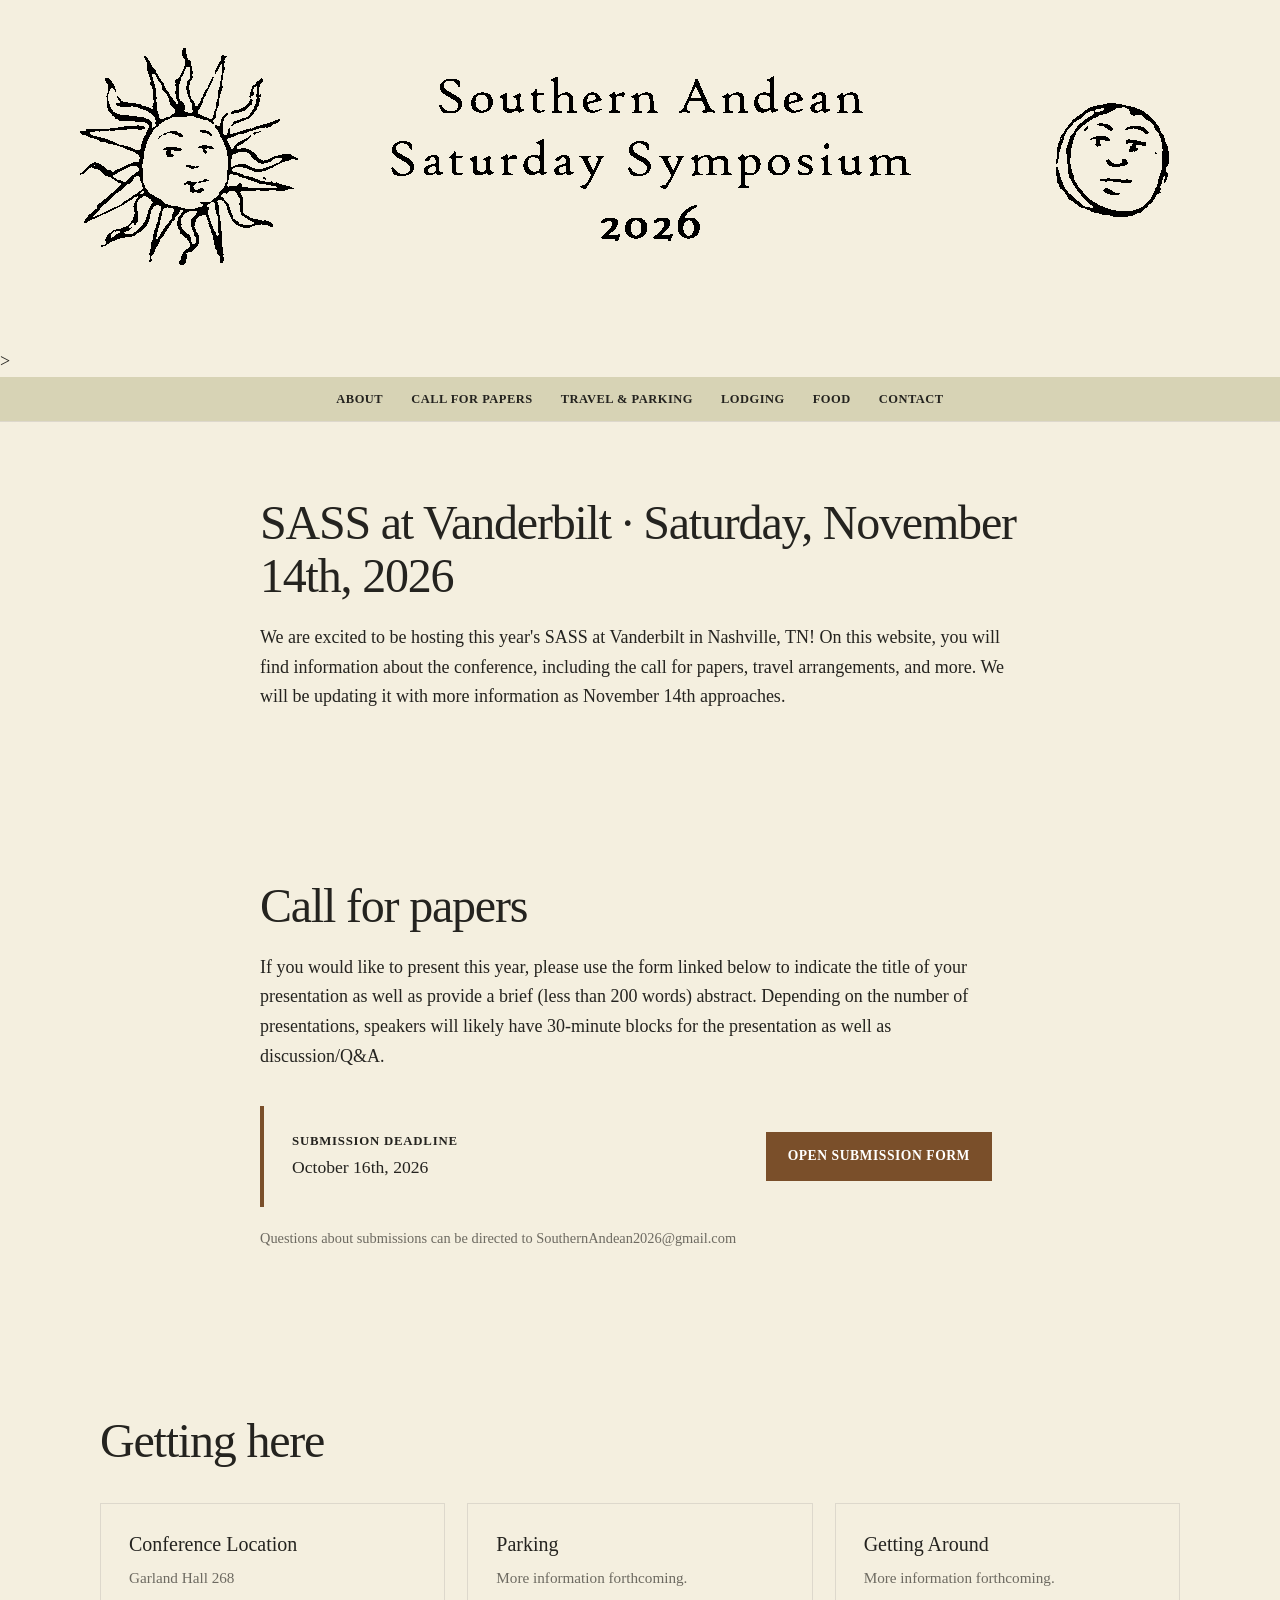
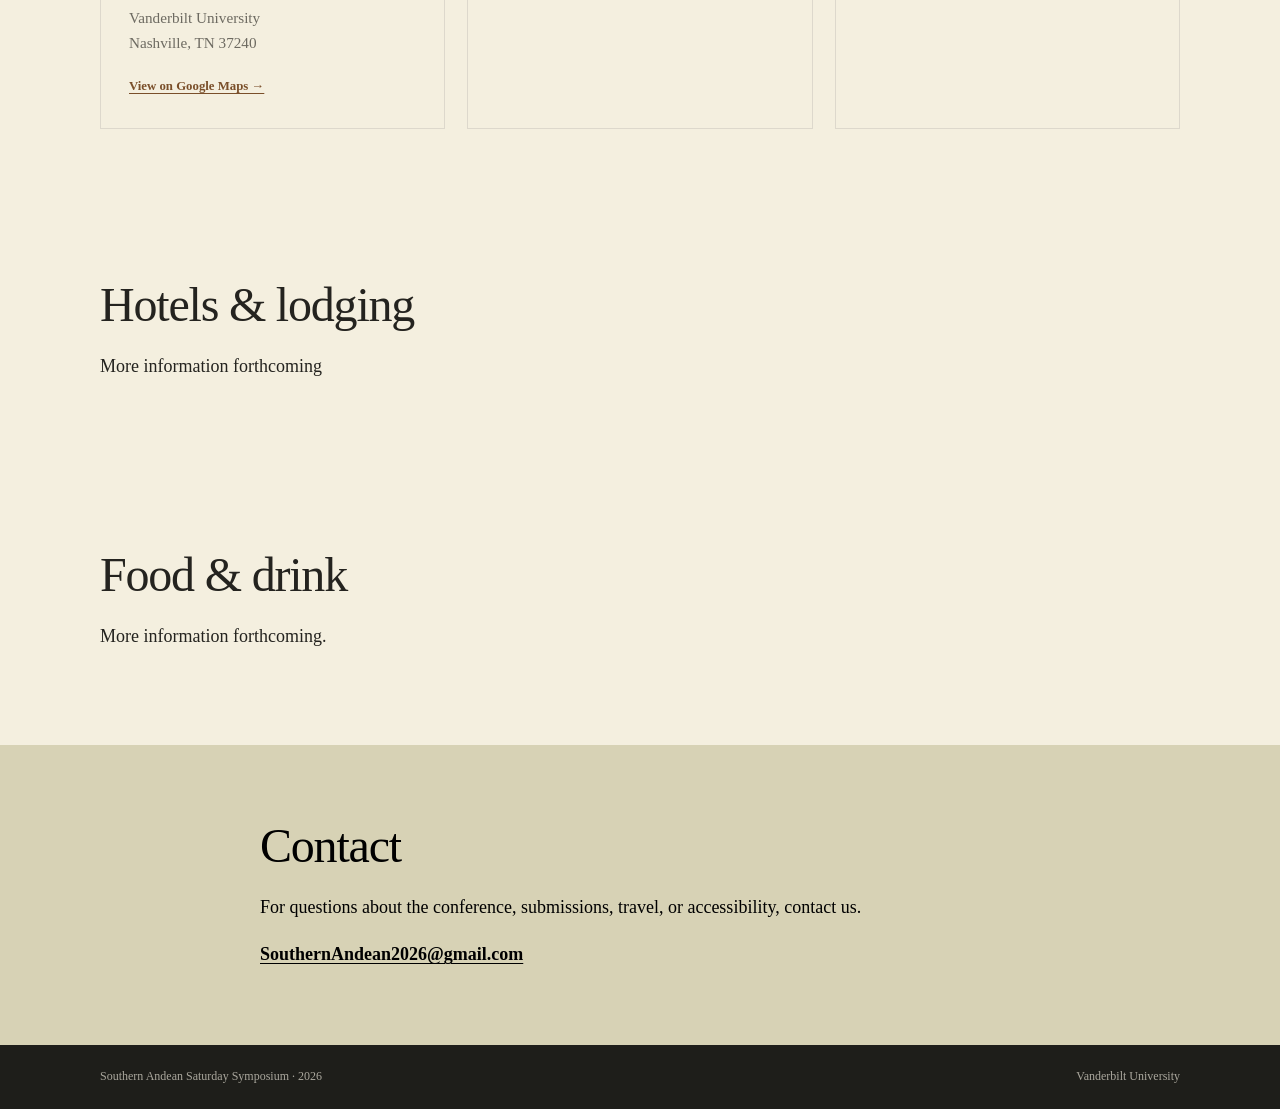
==== index.html @ 484f65b1 "corrected room number" ====
<!DOCTYPE html>
<html lang="en">
<head>
  <meta charset="UTF-8">
  <meta name="viewport" content="width=device-width, initial-scale=1.0">
   <!--
  <meta name="description" content="[Conference Name] — [Conference dates] in [City, State].">
  <title>[Conference Name] | [Year]</title> -->
   <img src="images/Logo_colored.png" alt="SASS Logo" style="display: block; margin: 0 auto;">>
  <link rel="stylesheet" href="style.css">
</head>

  <nav class="nav">
    <div class="container nav-inner">
      <a href="#about">About</a>
      <a href="#papers">Call for Papers</a>
      <a href="#travel">Travel &amp; Parking</a>
      <a href="#lodging">Lodging</a>
      <a href="#food">Food</a>
      <a href="#contact">Contact</a>
    </div>
  </nav>

  <main>
    <section id="about" class="section">
      <div class="container narrow">
        <h2>SASS at Vanderbilt  ·  Saturday, November 14th, 2026</h2>
        <p>
          We are excited to be hosting this year's SASS at Vanderbilt in Nashville, TN! 
          On this website, you will find information about the conference, including the call for papers, travel arrangements, and more.
          We will be updating it with more information as November 14th approaches.
        </p>
      </div>
    </section>

    <section id="papers" class="section section-alt">
      <div class="container narrow">
        <h2>Call for papers</h2>
        <p>
          If you would like to present this year, please use the form linked below to indicate the title of your presentation as well as provide a brief (less than 200 words) abstract. 
          Depending on the number of presentations, speakers will likely have 30-minute blocks for the presentation as well as discussion/Q&A.
        </p>

        <div class="callout">
          <div>
            <strong>Submission deadline</strong>
            <span>October 16th, 2026</span>
          </div>
          <a class="button button-primary" href="https://forms.gle/1ixD1r7dPjoR51338" rel="noopener">
            Open Submission Form
          </a>
        </div>

        <p class="small">
          Questions about submissions can be directed to
          SouthernAndean2026@gmail.com
        </p>
      </div>
    </section>

    <section id="travel" class="section">
      <div class="container">
        <h2>Getting here</h2>

        <div class="cards">
          <article class="card">
            <h3>Conference Location</h3>
            <p>Garland Hall 268</p>
            <p>Vanderbilt University<br>Nashville, TN 37240</p>
            <a href="https://maps.app.goo.gl/LvyxEZ6uA4NeCfR76" target="_blank" rel="noopener">View on Google Maps →</a>
          </article>

          <article class="card">
            <h3>Parking</h3>
            <p>
              More information forthcoming. 
            </p>
          </article>

          <article class="card">
            <h3>Getting Around</h3>
            <p>
              More information forthcoming. 
            </p>
          </article>
        </div>
      </div>
    </section>

    <section id="lodging" class="section section-alt">
      <div class="container">
        <h2>Hotels &amp; lodging</h2>
        <p class="intro">
          More information forthcoming
        </p>
        <!--
        <div class="cards">
          <article class="card">
            <h3>[Hotel Name]</h3>
            <p>[Approx. distance from conference venue]</p>
            <p>[Short description, rate information, or booking code.]</p>
            <a href="[HOTEL_URL]" target="_blank" rel="noopener">Hotel website →</a>
          </article>

          <article class="card">
            <h3>[Hotel Name]</h3>
            <p>[Approx. distance from conference venue]</p>
            <p>[Short description, rate information, or booking code.]</p>
            <a href="[HOTEL_URL]" target="_blank" rel="noopener">Hotel website →</a>
          </article>

          <article class="card">
            <h3>[Hotel Name]</h3>
            <p>[Approx. distance from conference venue]</p>
            <p>[Short description, rate information, or booking code.]</p>
            <a href="[HOTEL_URL]" target="_blank" rel="noopener">Hotel website →</a>
          </article>
        </div>
        -->
      </div>
    </section>

    <section id="food" class="section">
      <div class="container">
        <h2>Food &amp; drink</h2>
        <p class="intro">
          More information forthcoming.
        </p>
        <!--
        <div class="food-list">
          <div>
            <h3>[Restaurant / Café Name]</h3>
            <p>[Cuisine or useful description] · [Approx. distance]</p>
          </div>
          <div>
            <h3>[Restaurant / Café Name]</h3>
            <p>[Cuisine or useful description] · [Approx. distance]</p>
          </div>
          <div>
            <h3>[Restaurant / Café Name]</h3>
            <p>[Cuisine or useful description] · [Approx. distance]</p>
          </div>
          <div>
            <h3>[Restaurant / Café Name]</h3>
            <p>[Cuisine or useful description] · [Approx. distance]</p>
          </div>
        </div>
        -->
      </div>
    </section>

    <section id="contact" class="section section-dark">
      <div class="container narrow">
        <h2>Contact</h2>
        <p>
          For questions about the conference, submissions, travel, or accessibility,
          contact us.
        </p>
        <a class="email-link" href="mailto:SouthernAndean2026@gmail.com">
          SouthernAndean2026@gmail.com
        </a>
      </div>
    </section>
  </main>

  <footer>
    <div class="container footer-inner">
      <span>Southern Andean Saturday Symposium · 2026</span>
      <span>Vanderbilt University</span>
    </div>
  </footer>
</body>
</html>
---- style.css ----
/* =========================================================
   Conference Website
   Edit the HTML content first; this stylesheet controls the look.
   ========================================================= */

:root {
  --ink: #24231f;
  --muted: #6d6a61;
  --paper: rgb(244, 239, 223);
  /*--white: rgb(156, 169, 142);*/
  --white: rgb(244, 239, 223);
  --accent: #7a4f2a;
  --accent-dark: #59391f;
  --border: #ddd8cc;
  --dark: rgba(214, 210, 180, 0.96);
  --max-width: 1080px;
  --narrow-width: 760px;
}

* {
  box-sizing: border-box;
}

html {
  scroll-behavior: smooth;
}

body {
  margin: 0;
  color: var(--ink);
  background: var(--paper);
  font-family: Garamond, serif;
  font-size: 18px;
  line-height: 1.65;
}

img {
  max-width: 100%;
  height: auto;
  display: block; /* Removes unwanted bottom whitespace/gaps */
}

a {
  color: var(--accent);
  text-decoration-thickness: 1px;
  text-underline-offset: 3px;
}

a:hover {
  color: var(--accent-dark);
}

.container {
  width: min(calc(100% - 40px), var(--max-width));
  margin: 0 auto;
}

.narrow {
  max-width: var(--narrow-width);
}

/* Hero */

.hero {
  padding: 110px 0 100px;
  color: var(--white);
  background:
    linear-gradient(rgba(40, 40, 34, 0.88), rgba(40, 40, 34, 0.88)),
    url("images/hero.jpg") center / cover;
}

.eyebrow,
.section-label {
  margin: 0 0 10px;
  color: #b99a77;
  font-family: Garamond, serif;
  font-size: 0.78rem;
  font-weight: 700;
  letter-spacing: 0.14em;
  line-height: 1.4;
  text-transform: uppercase;
}

.hero h1 {
  max-width: 850px;
  margin: 0;
  font-size: clamp(3rem, 7vw, 5.8rem);
  font-weight: 400;
  letter-spacing: -0.04em;
  line-height: 0.98;
}

.hero-meta {
  margin: 25px 0 20px;
  font-family: Garamond, serif;
  font-size: 1rem;
  font-weight: 700;
  letter-spacing: 0.04em;
}

.hero-description {
  max-width: 650px;
  margin: 0 0 35px;
  color: #e8e3d8;
  font-size: 1.15rem;
}

/* Buttons */

.button {
  display: inline-block;
  padding: 12px 21px;
  border: 1px solid transparent;
  font-family: Garamond, serif;
  font-size: 0.85rem;
  font-weight: 700;
  letter-spacing: 0.04em;
  text-decoration: none;
  text-transform: uppercase;
  transition: 0.2s ease;
}

.button-primary {
  color: white;
  background: var(--accent);
  justify-content: center;
}

.button-primary:hover {
  color: white;
  background: var(--accent-dark);
}

/* Navigation */

.nav {
  position: sticky;
  top: 0;
  z-index: 10;
  border-bottom: 1px solid var(--border);
  background: rgba(214, 210, 180, 0.96);
  backdrop-filter: blur(8px);
}

.nav-inner {
  display: flex;
  justify-content: center;
  gap: 28px;
  padding: 12px 0;
}

.nav a {
  color: var(--ink);
  font-family: Garamond, serif;
  font-size: 0.78rem;
  font-weight: 700;
  letter-spacing: 0.04em;
  text-decoration: none;
  text-transform: uppercase;
}

.nav a:hover {
  color: var(--accent);
}

/* Sections */

.section {
  padding: 75px 0;
}

.section-alt {
  background: var(--white);
}

.section h2 {
  margin: 0 0 20px;
  font-size: clamp(2rem, 4vw, 3rem);
  font-weight: 400;
  letter-spacing: -0.025em;
  line-height: 1.1;
}

.section p {
  margin-top: 0;
}

.intro {
  max-width: 720px;
}

/* Callout */

.callout {
  display: flex;
  align-items: center;
  justify-content: space-between;
  gap: 30px;
  margin: 35px 0 20px;
  padding: 25px 28px;
  border-left: 4px solid var(--accent);
  background: var(--paper);
}

.callout div {
  display: flex;
  flex-direction: column;
}

.callout strong {
  font-family: Garamond, serif;
  font-size: 0.8rem;
  letter-spacing: 0.06em;
  text-transform: uppercase;
}

.callout span {
  font-size: 1.1rem;
}

.small {
  color: var(--muted);
  font-size: 0.9rem;
}

/* Cards */

.cards {
  display: grid;
  grid-template-columns: repeat(3, 1fr);
  gap: 22px;
  margin-top: 35px;
}

.card {
  padding: 28px;
  border: 1px solid var(--border);
  background: var(--white);
}

.section-alt .card {
  background: var(--paper);
}

.card h3,
.food-list h3 {
  margin: 0 0 8px;
  font-size: 1.25rem;
  font-weight: 400;
  line-height: 1.25;
}

.card p {
  color: var(--muted);
  font-size: 0.95rem;
}

.card a {
  font-family: Garamond, serif;
  font-size: 0.8rem;
  font-weight: 700;
}

/* Food */

.food-list {
  display: grid;
  grid-template-columns: 1fr 1fr;
  margin-top: 30px;
  border-top: 1px solid var(--border);
}

.food-list > div {
  padding: 24px 25px 24px 0;
  border-bottom: 1px solid var(--border);
}

.food-list > div:nth-child(even) {
  padding-left: 25px;
  border-left: 1px solid var(--border);
}

.food-list p {
  margin: 0;
  color: var(--muted);
  font-size: 0.95rem;
}

/* Contact */

.section-dark {
  color: var(--white);
  background: var(--dark);
}

.section-dark h2 {
  color: black;
}

.section-dark p {
  color: black;
}

.email-link {
  color: black; 
  font-family: Garamond, serif;
  font-weight: 700;
}

/* Footer */

footer {
  color: #aaa79d;
  background: #1e1e1a;
  font-family: Garamond, serif;
  font-size: 0.75rem;
}

.footer-inner {
  display: flex;
  justify-content: space-between;
  gap: 20px;
  padding: 22px 0;
}

/* Mobile */

@media (max-width: 750px) {
  body {
    font-size: 17px;
  }

  .hero {
    padding: 75px 0 70px;
  }

  .nav {
    position: static;
  }

  .nav-inner {
    flex-wrap: wrap;
    gap: 8px 18px;
    justify-content: flex-start;
    padding: 12px 20px;
  }

  .section {
    padding: 60px 0;
  }

  .cards {
    grid-template-columns: 1fr;
  }

  .callout {
    align-items: flex-start;
    flex-direction: column;
  }

  .food-list {
    grid-template-columns: 1fr;
  }

  .food-list > div,
  .food-list > div:nth-child(even) {
    padding: 20px 0;
    border-left: 0;
  }

  .footer-inner {
    flex-direction: column;
    gap: 5px;
  }
}
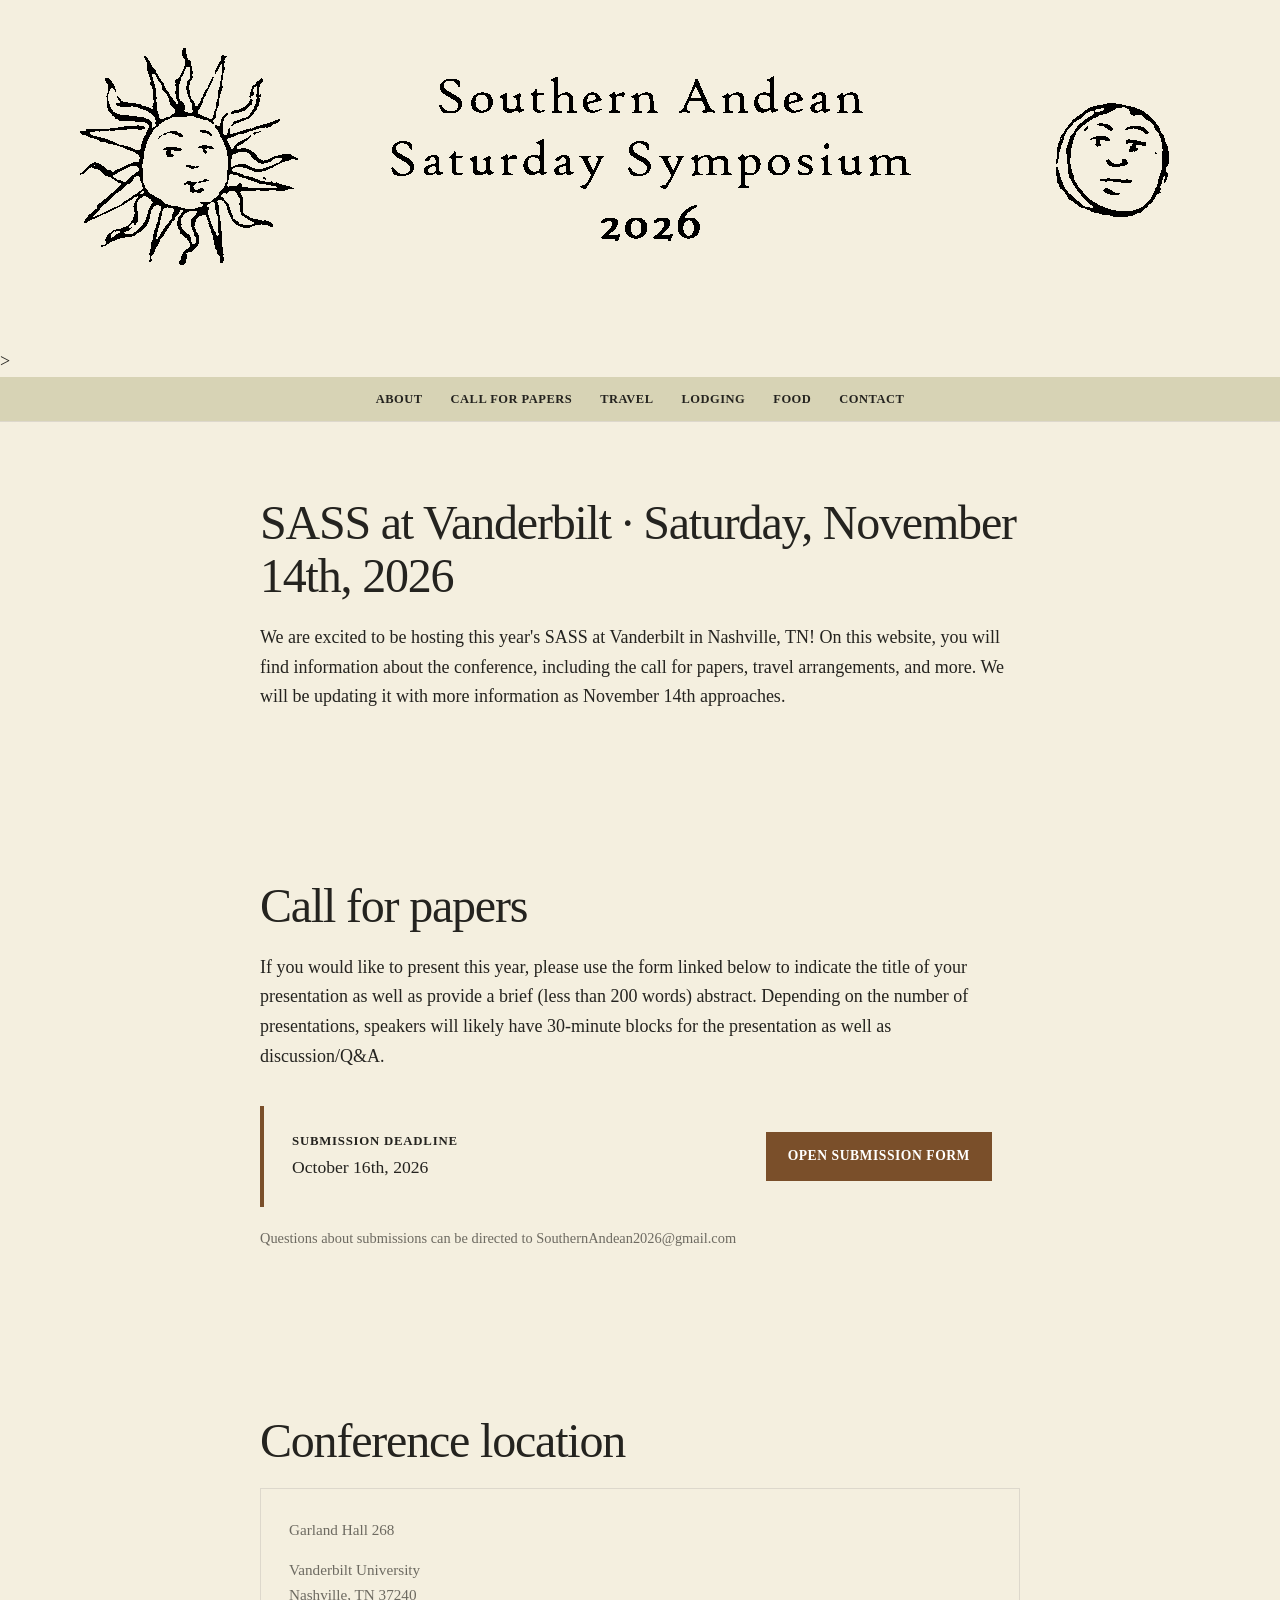
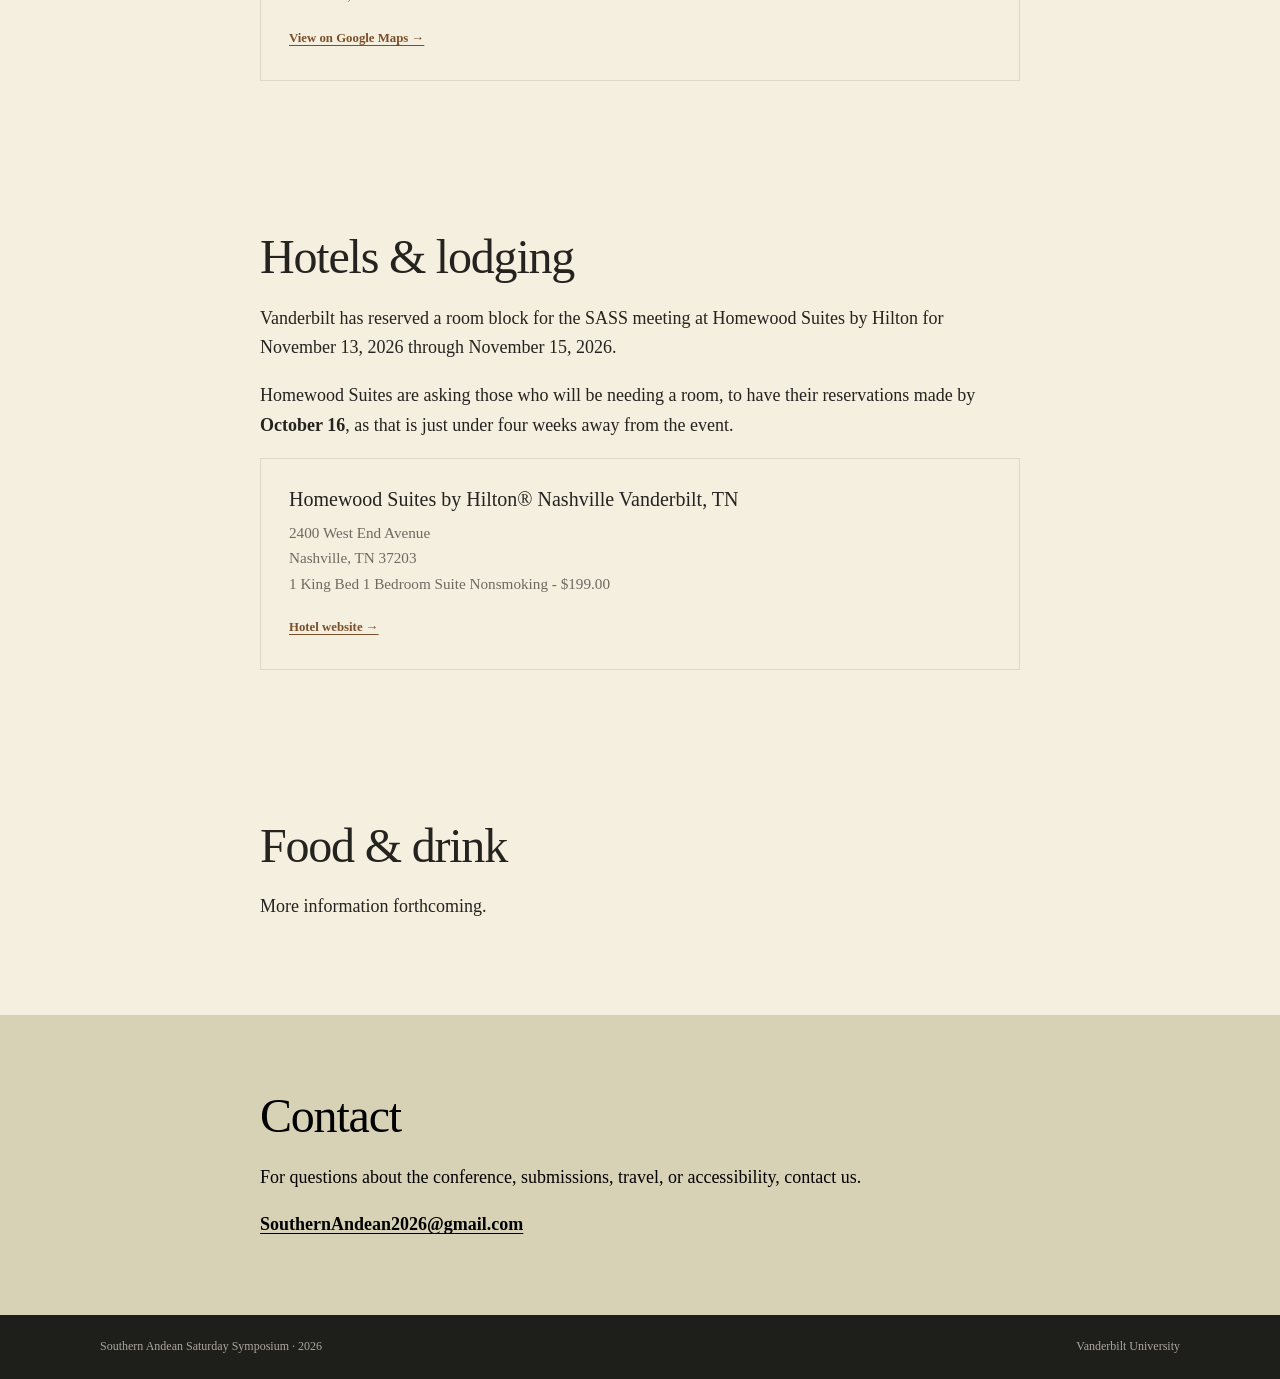
==== commit 62bd0d44: "added hotel info" ====
--- a/index.html
+++ b/index.html
@@ -14,7 +14,7 @@
     <div class="container nav-inner">
       <a href="#about">About</a>
       <a href="#papers">Call for Papers</a>
-      <a href="#travel">Travel &amp; Parking</a>
+      <a href="#travel">Travel</a>
       <a href="#lodging">Lodging</a>
       <a href="#food">Food</a>
       <a href="#contact">Contact</a>
@@ -59,17 +59,16 @@
     </section>
 
     <section id="travel" class="section">
-      <div class="container">
-        <h2>Getting here</h2>
-
-        <div class="cards">
+      <div class="container narrow">
+        <h2>Conference location</h2>
+        <div>
           <article class="card">
-            <h3>Conference Location</h3>
             <p>Garland Hall 268</p>
             <p>Vanderbilt University<br>Nashville, TN 37240</p>
             <a href="https://maps.app.goo.gl/LvyxEZ6uA4NeCfR76" target="_blank" rel="noopener">View on Google Maps →</a>
           </article>
-
+          
+          <!--
           <article class="card">
             <h3>Parking</h3>
             <p>
@@ -83,25 +82,31 @@
               More information forthcoming. 
             </p>
           </article>
+          -->
         </div>
       </div>
     </section>
 
     <section id="lodging" class="section section-alt">
-      <div class="container">
+      <div class="container narrow">
         <h2>Hotels &amp; lodging</h2>
         <p class="intro">
-          More information forthcoming
+          Vanderbilt has reserved a room block for the SASS meeting at Homewood Suites by Hilton for November 13, 2026 through November 15, 2026.
         </p>
-        <!--
-        <div class="cards">
+
+        <p>Homewood Suites are asking those who will be needing a room, to have their reservations made by <strong>October 16</strong>, as that is just under four weeks away from the event.</p>
+        
+        <div>
           <article class="card">
-            <h3>[Hotel Name]</h3>
-            <p>[Approx. distance from conference venue]</p>
-            <p>[Short description, rate information, or booking code.]</p>
-            <a href="[HOTEL_URL]" target="_blank" rel="noopener">Hotel website →</a>
+            <h3>Homewood Suites by Hilton® Nashville Vanderbilt, TN</h3>
+            <p>
+              2400 West End Avenue <br>
+              Nashville, TN 37203 <br>
+              1 King Bed 1 Bedroom Suite Nonsmoking - $199.00 <br>
+            </p>
+            <a href="https://www.hilton.com/en/attend-my-event/bnavbhw-902-49b5b06a-9c55-4920-9853-0054cd4842b3/" target="_blank" rel="noopener">Hotel website →</a>
           </article>
-
+          <!--
           <article class="card">
             <h3>[Hotel Name]</h3>
             <p>[Approx. distance from conference venue]</p>
@@ -121,7 +126,7 @@
     </section>
 
     <section id="food" class="section">
-      <div class="container">
+      <div class="container narrow">
         <h2>Food &amp; drink</h2>
         <p class="intro">
           More information forthcoming.
--- a/style.css
+++ b/style.css
@@ -227,7 +227,7 @@
 
 .cards {
   display: grid;
-  grid-template-columns: repeat(3, 1fr);
+  /*grid-template-columns: repeat(3, 1fr);*/
   gap: 22px;
   margin-top: 35px;
 }
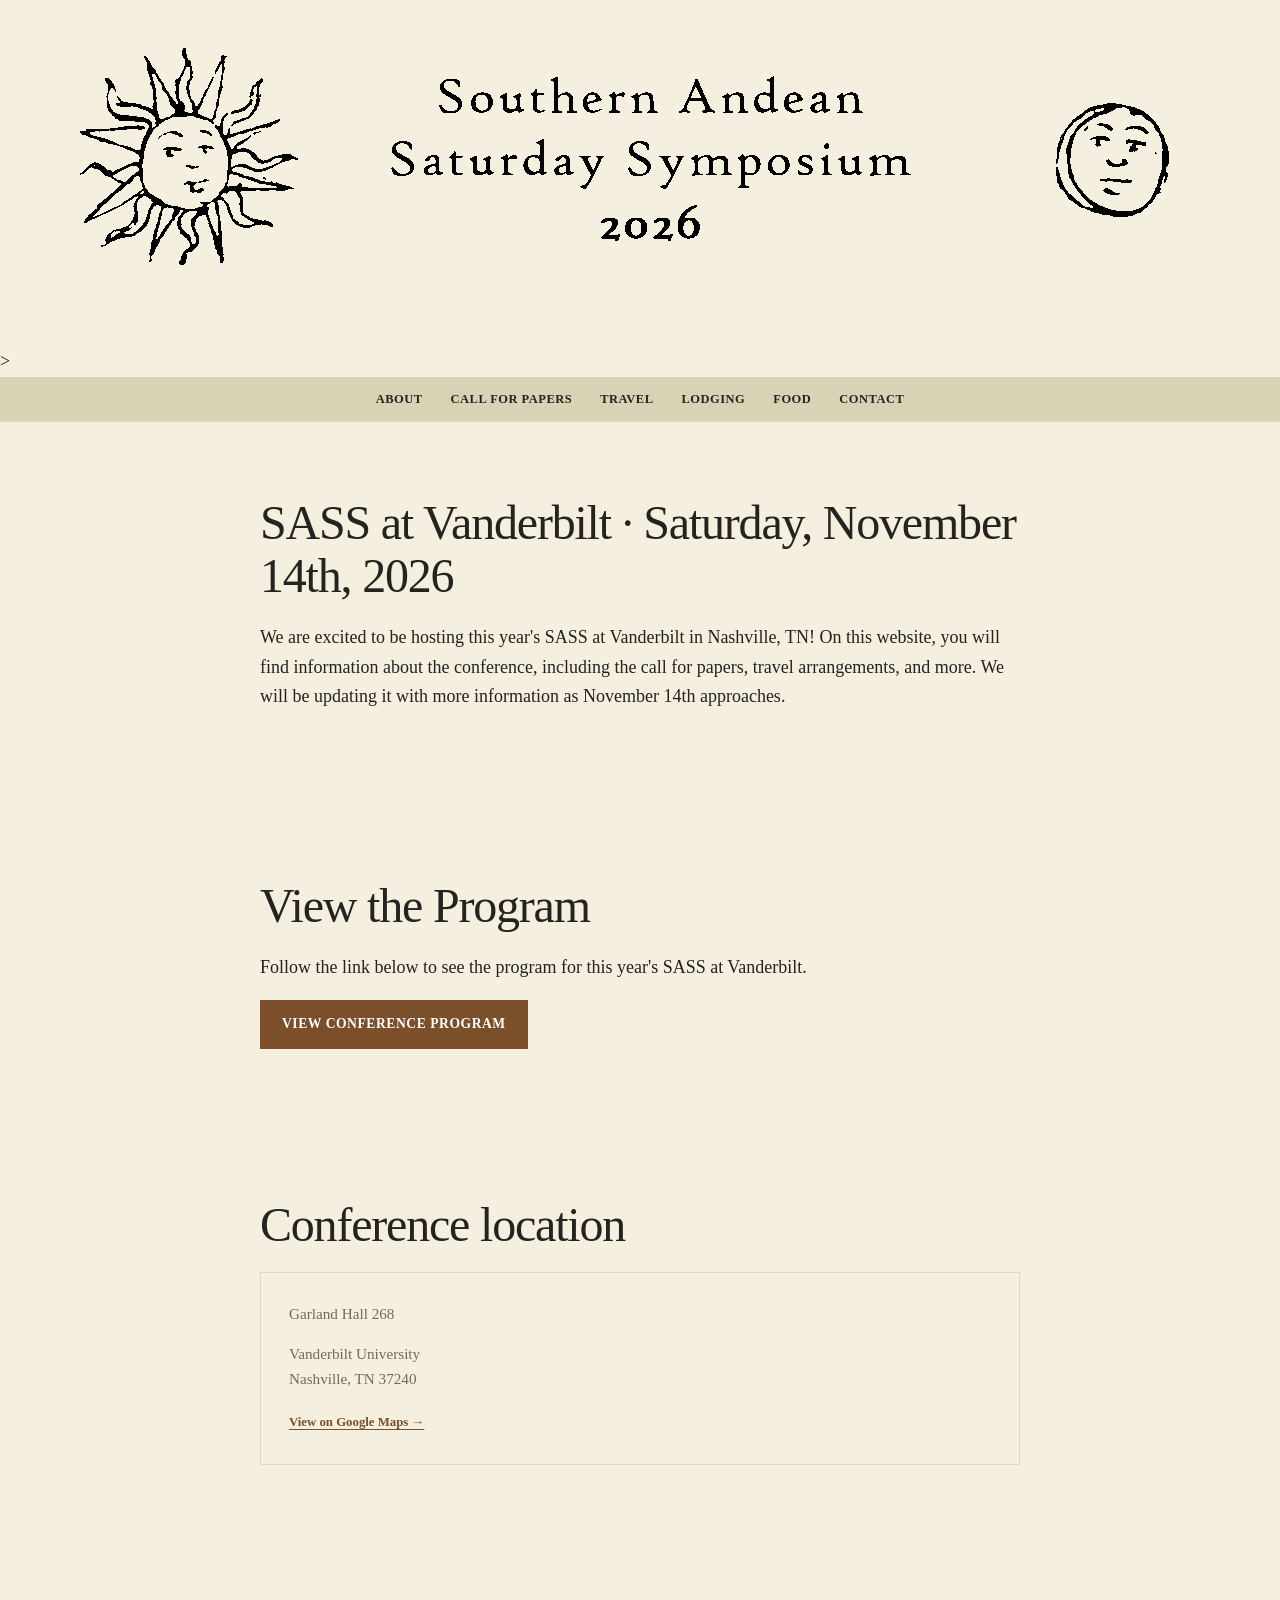
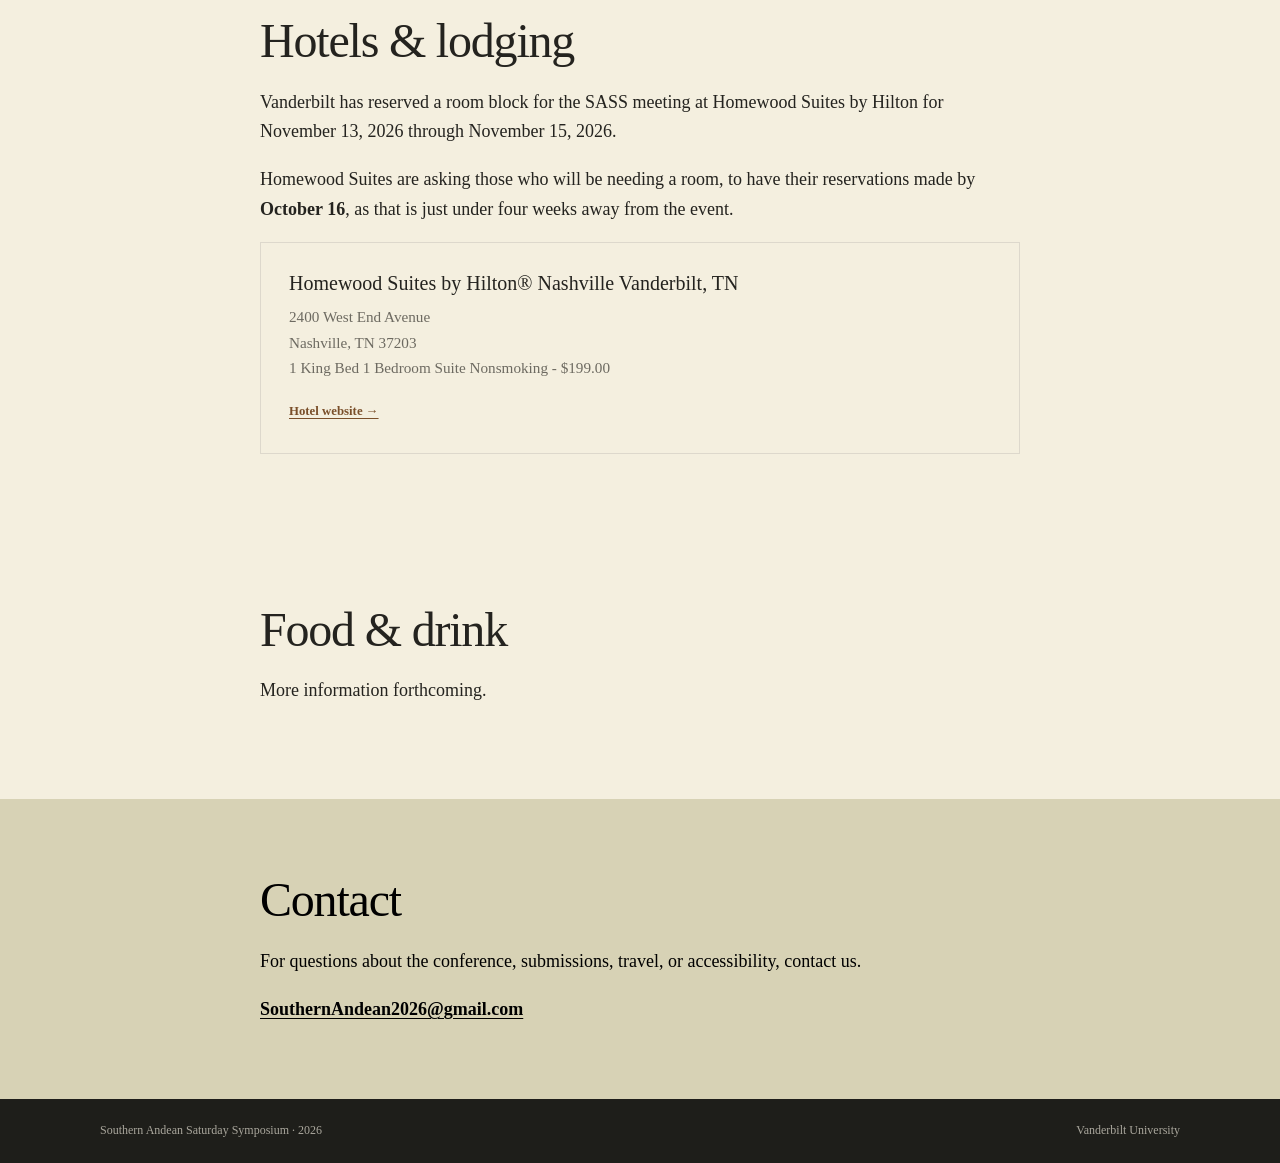
==== commit f7c34ae1: "added program" ====
--- a/index.html
+++ b/index.html
@@ -35,26 +35,36 @@
 
     <section id="papers" class="section section-alt">
       <div class="container narrow">
-        <h2>Call for papers</h2>
+        <h2>View the Program</h2>
+
+        <!--
         <p>
           If you would like to present this year, please use the form linked below to indicate the title of your presentation as well as provide a brief (less than 200 words) abstract. 
           Depending on the number of presentations, speakers will likely have 30-minute blocks for the presentation as well as discussion/Q&A.
         </p>
+        -->
+        <p> Follow the link below to see the program for this year's SASS at Vanderbilt.</p>
 
-        <div class="callout">
+        <div>
+          <!--
           <div>
             <strong>Submission deadline</strong>
             <span>October 16th, 2026</span>
           </div>
-          <a class="button button-primary" href="https://forms.gle/1ixD1r7dPjoR51338" rel="noopener">
-            Open Submission Form
+          <a class="button button-primary" href="SASS_2026_Talks.html" rel="noopener">
+            See Program
+          </a>
+          -->
+          <a class="button button-primary" href="program.html" rel="noopener">
+            View Conference Program
           </a>
         </div>
 
-        <p class="small">
+
+        <!--<p class="small">
           Questions about submissions can be directed to
           SouthernAndean2026@gmail.com
-        </p>
+        </p>-->
       </div>
     </section>
 
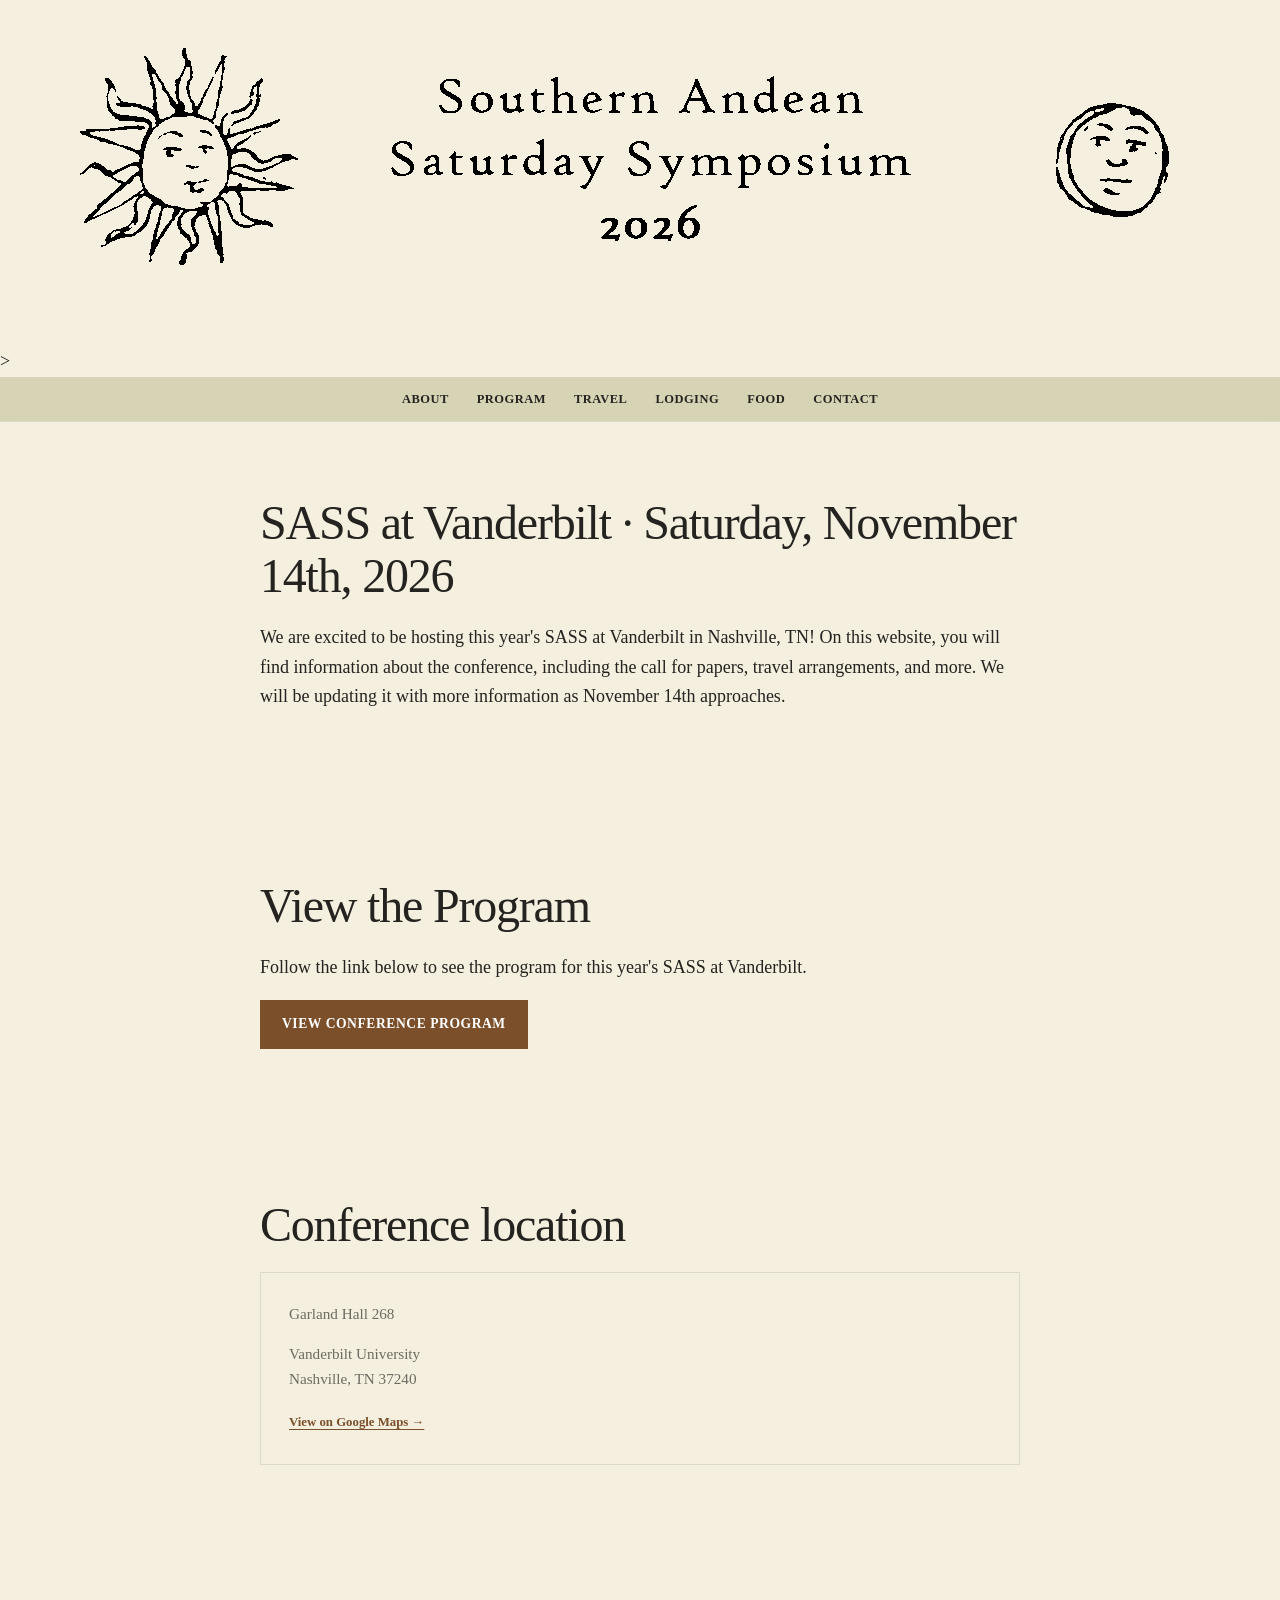
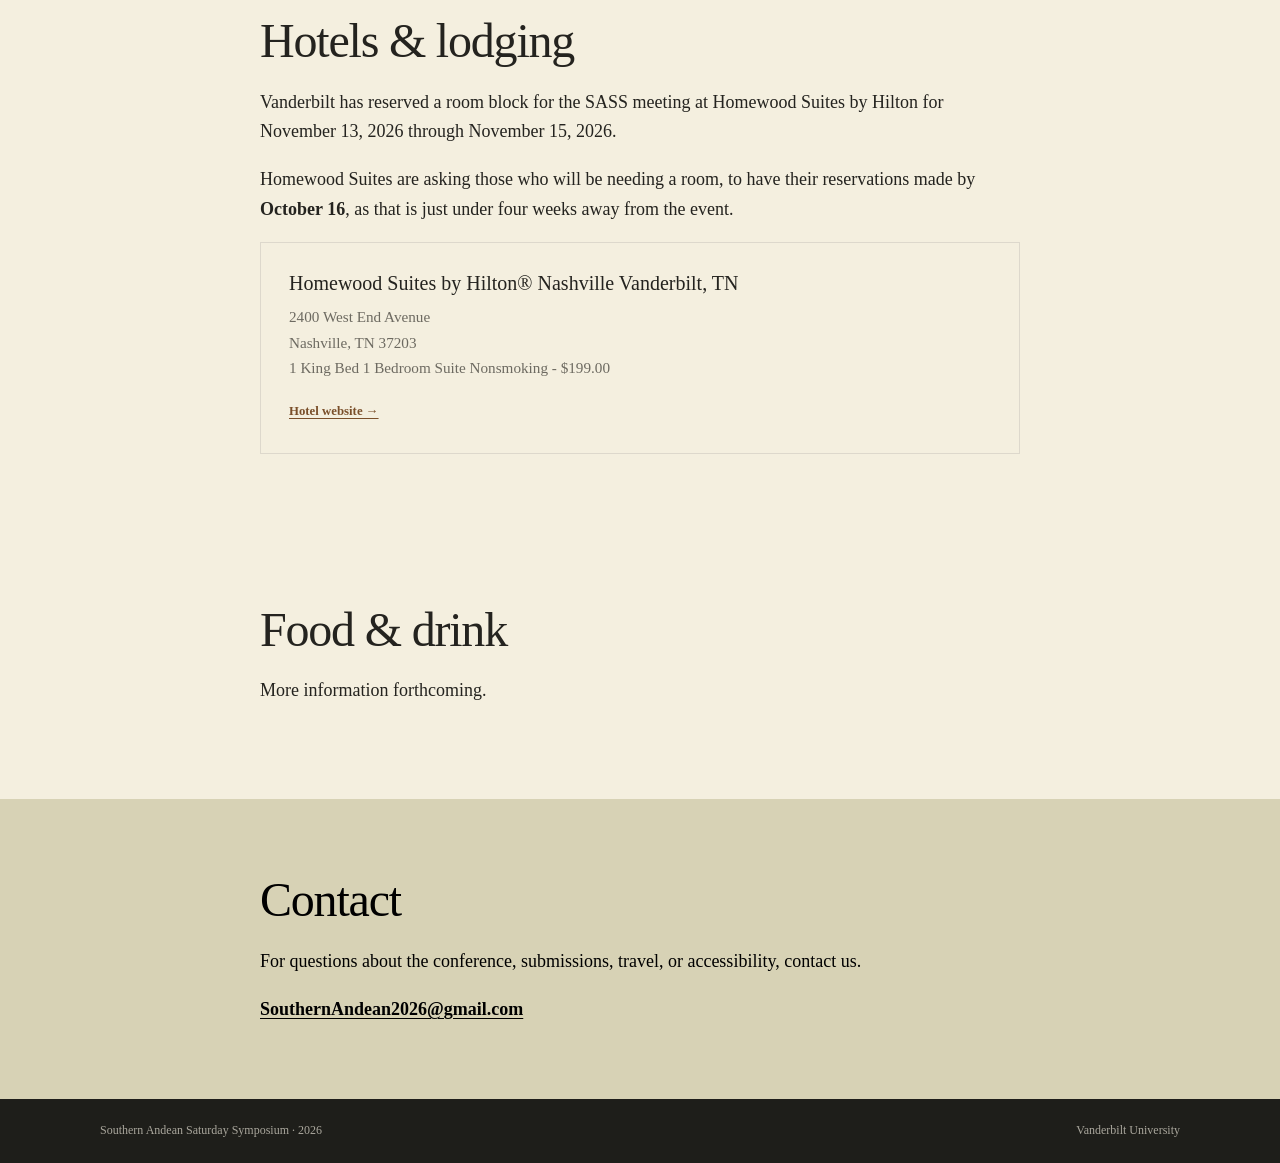
==== commit d1e80835: "header fix" ====
--- a/index.html
+++ b/index.html
@@ -13,7 +13,7 @@
   <nav class="nav">
     <div class="container nav-inner">
       <a href="#about">About</a>
-      <a href="#papers">Call for Papers</a>
+      <a href="#papers">Program</a>
       <a href="#travel">Travel</a>
       <a href="#lodging">Lodging</a>
       <a href="#food">Food</a>
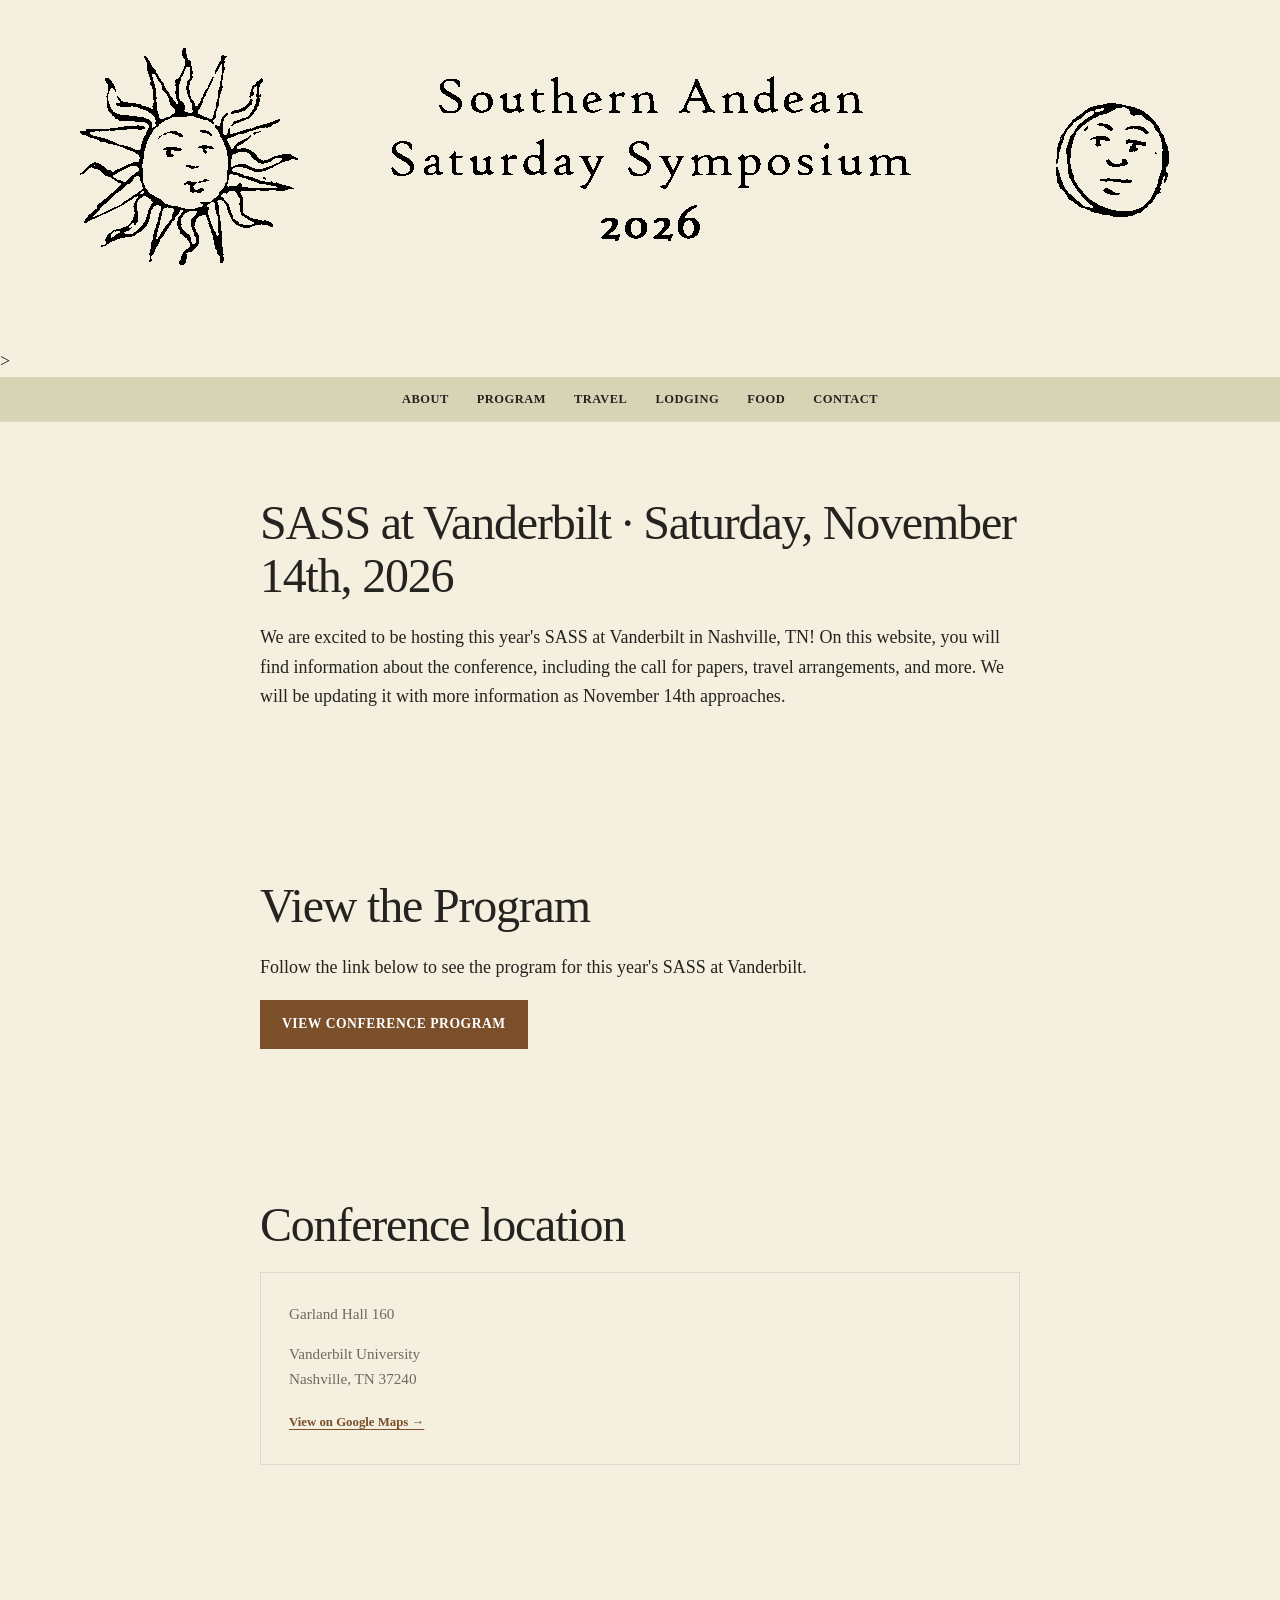
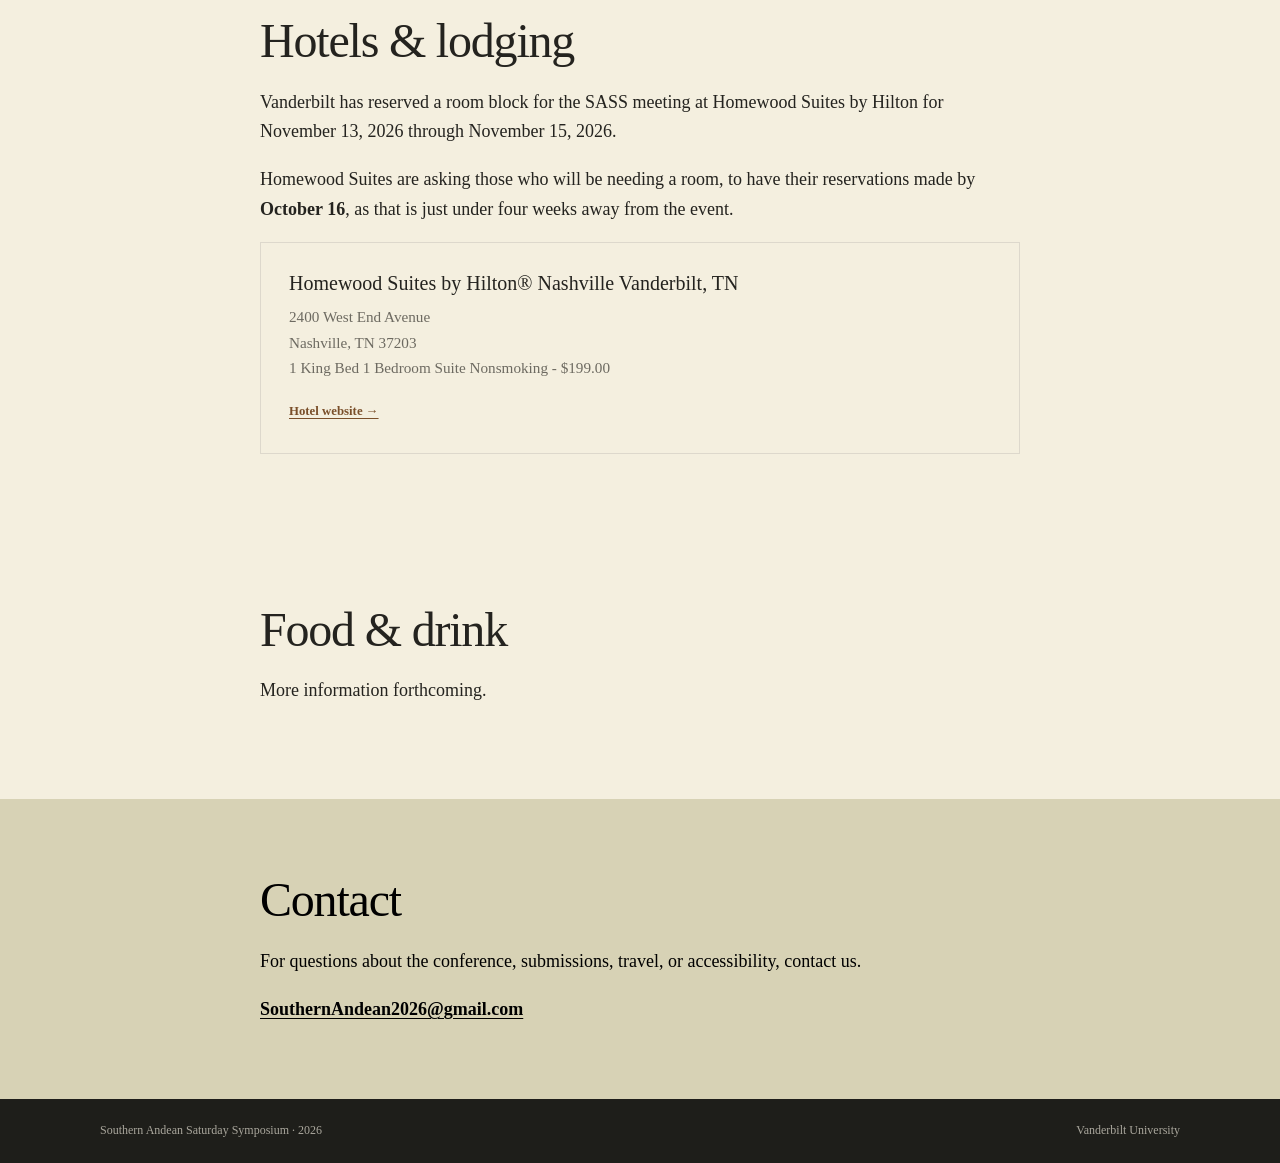
==== commit 73114359: "update room number" ====
--- a/index.html
+++ b/index.html
@@ -73,7 +73,7 @@
         <h2>Conference location</h2>
         <div>
           <article class="card">
-            <p>Garland Hall 268</p>
+            <p>Garland Hall 160</p>
             <p>Vanderbilt University<br>Nashville, TN 37240</p>
             <a href="https://maps.app.goo.gl/LvyxEZ6uA4NeCfR76" target="_blank" rel="noopener">View on Google Maps →</a>
           </article>
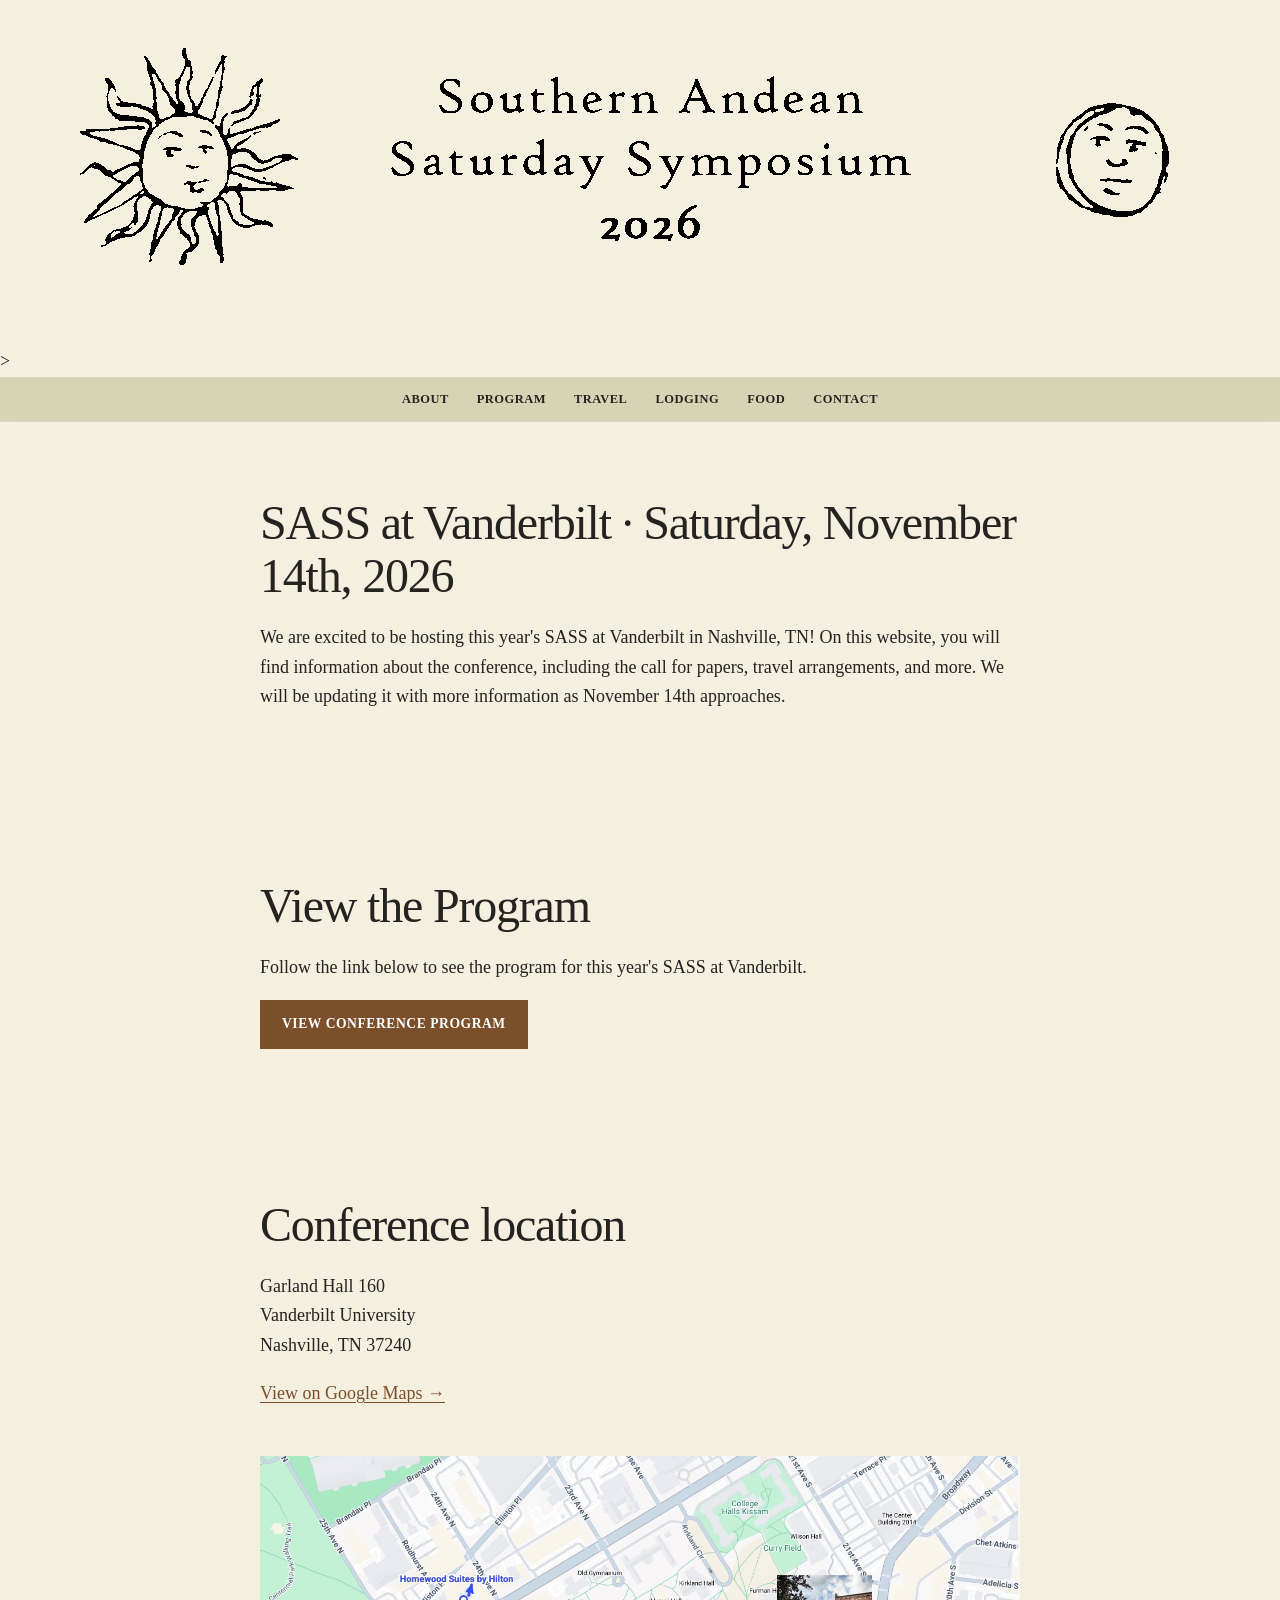
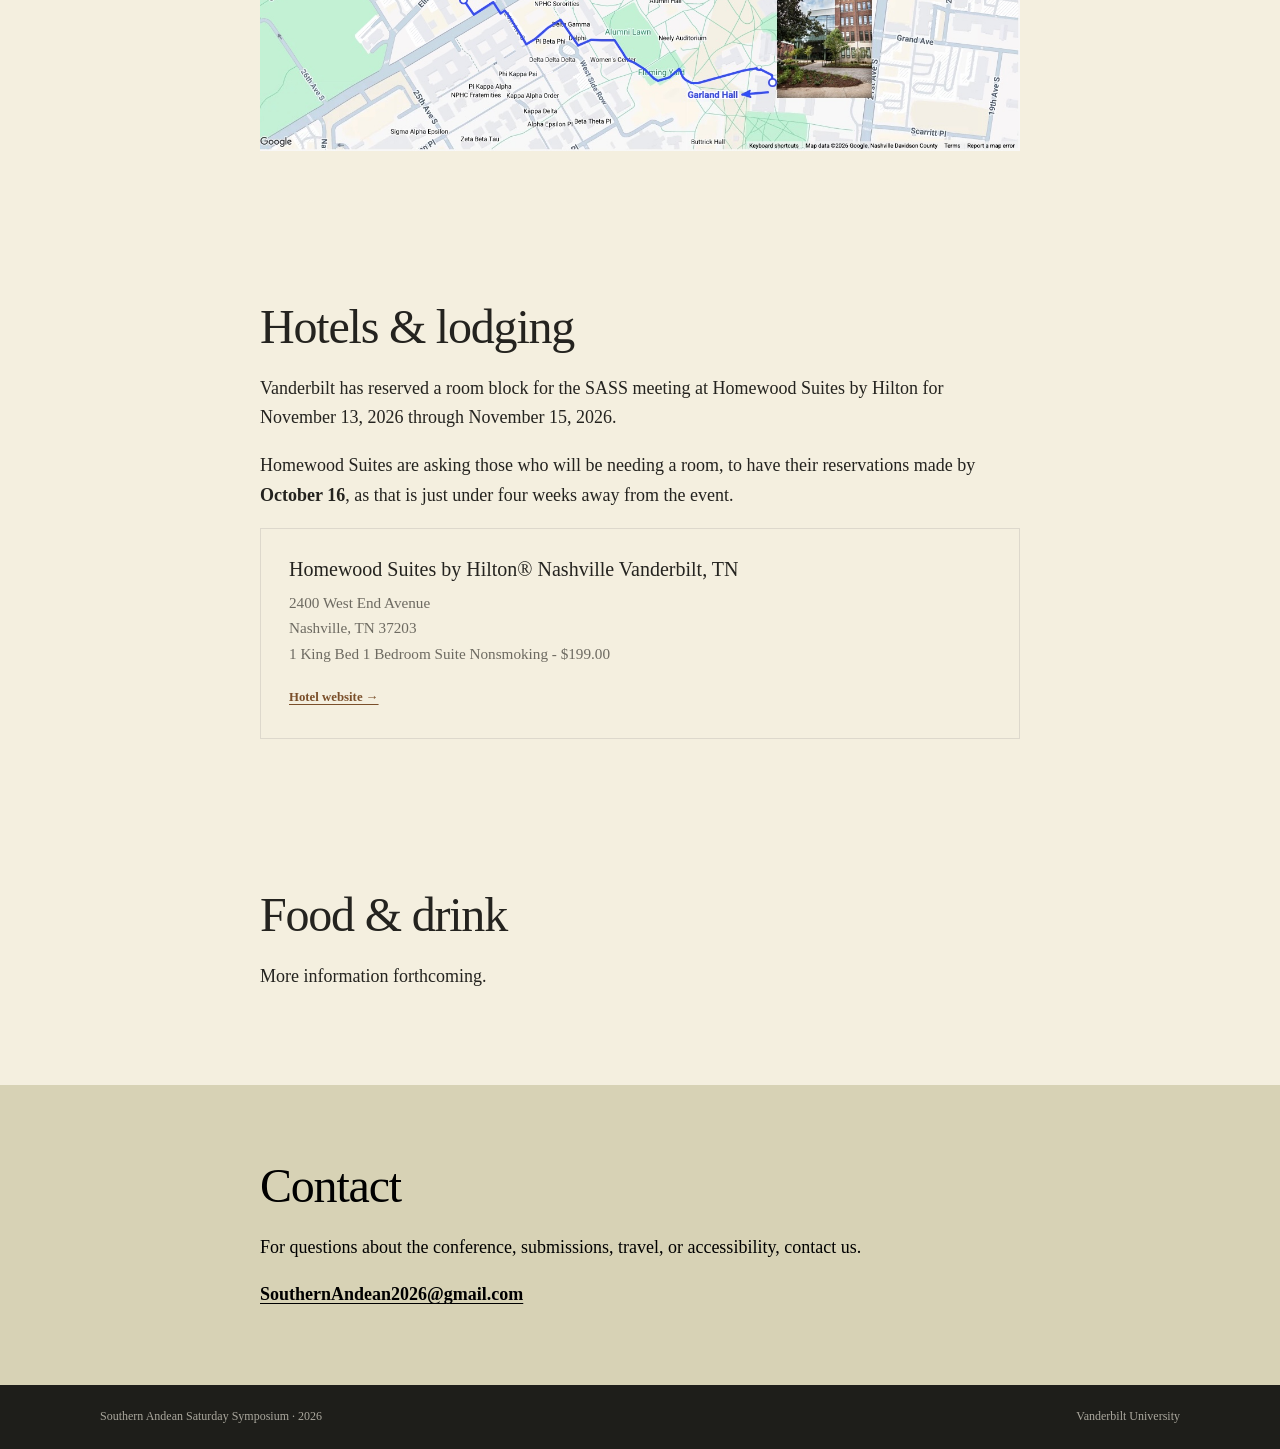
==== commit c3d0e135: "added locaiton map" ====
--- a/index.html
+++ b/index.html
@@ -72,11 +72,12 @@
       <div class="container narrow">
         <h2>Conference location</h2>
         <div>
-          <article class="card">
-            <p>Garland Hall 160</p>
-            <p>Vanderbilt University<br>Nashville, TN 37240</p>
+          
+            <p>Garland Hall 160<br>Vanderbilt University<br>Nashville, TN 37240</p>
             <a href="https://maps.app.goo.gl/LvyxEZ6uA4NeCfR76" target="_blank" rel="noopener">View on Google Maps →</a>
-          </article>
+            <p><br></p>
+            <img src="images/SASS Map.jpg" alt="Garland Hall 160 at Vanderbilt University"/>
+          
           
           <!--
           <article class="card">
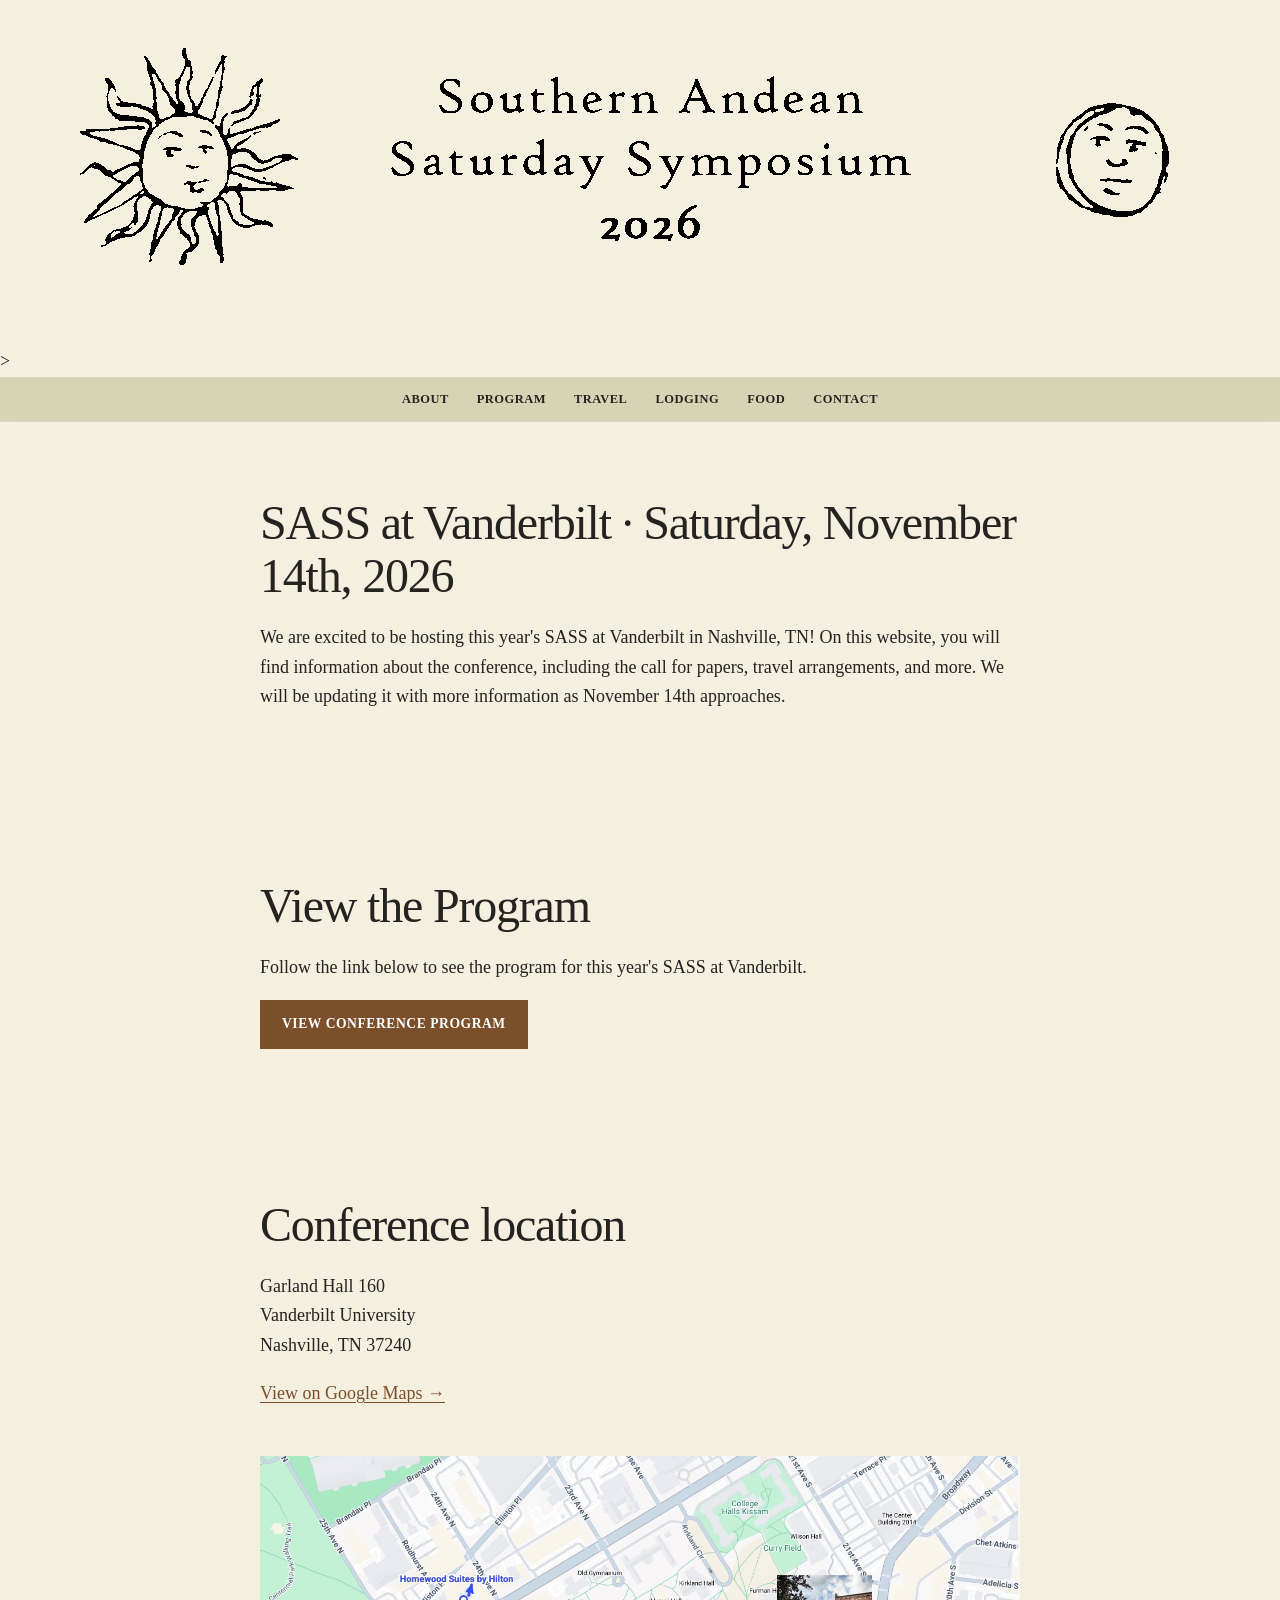
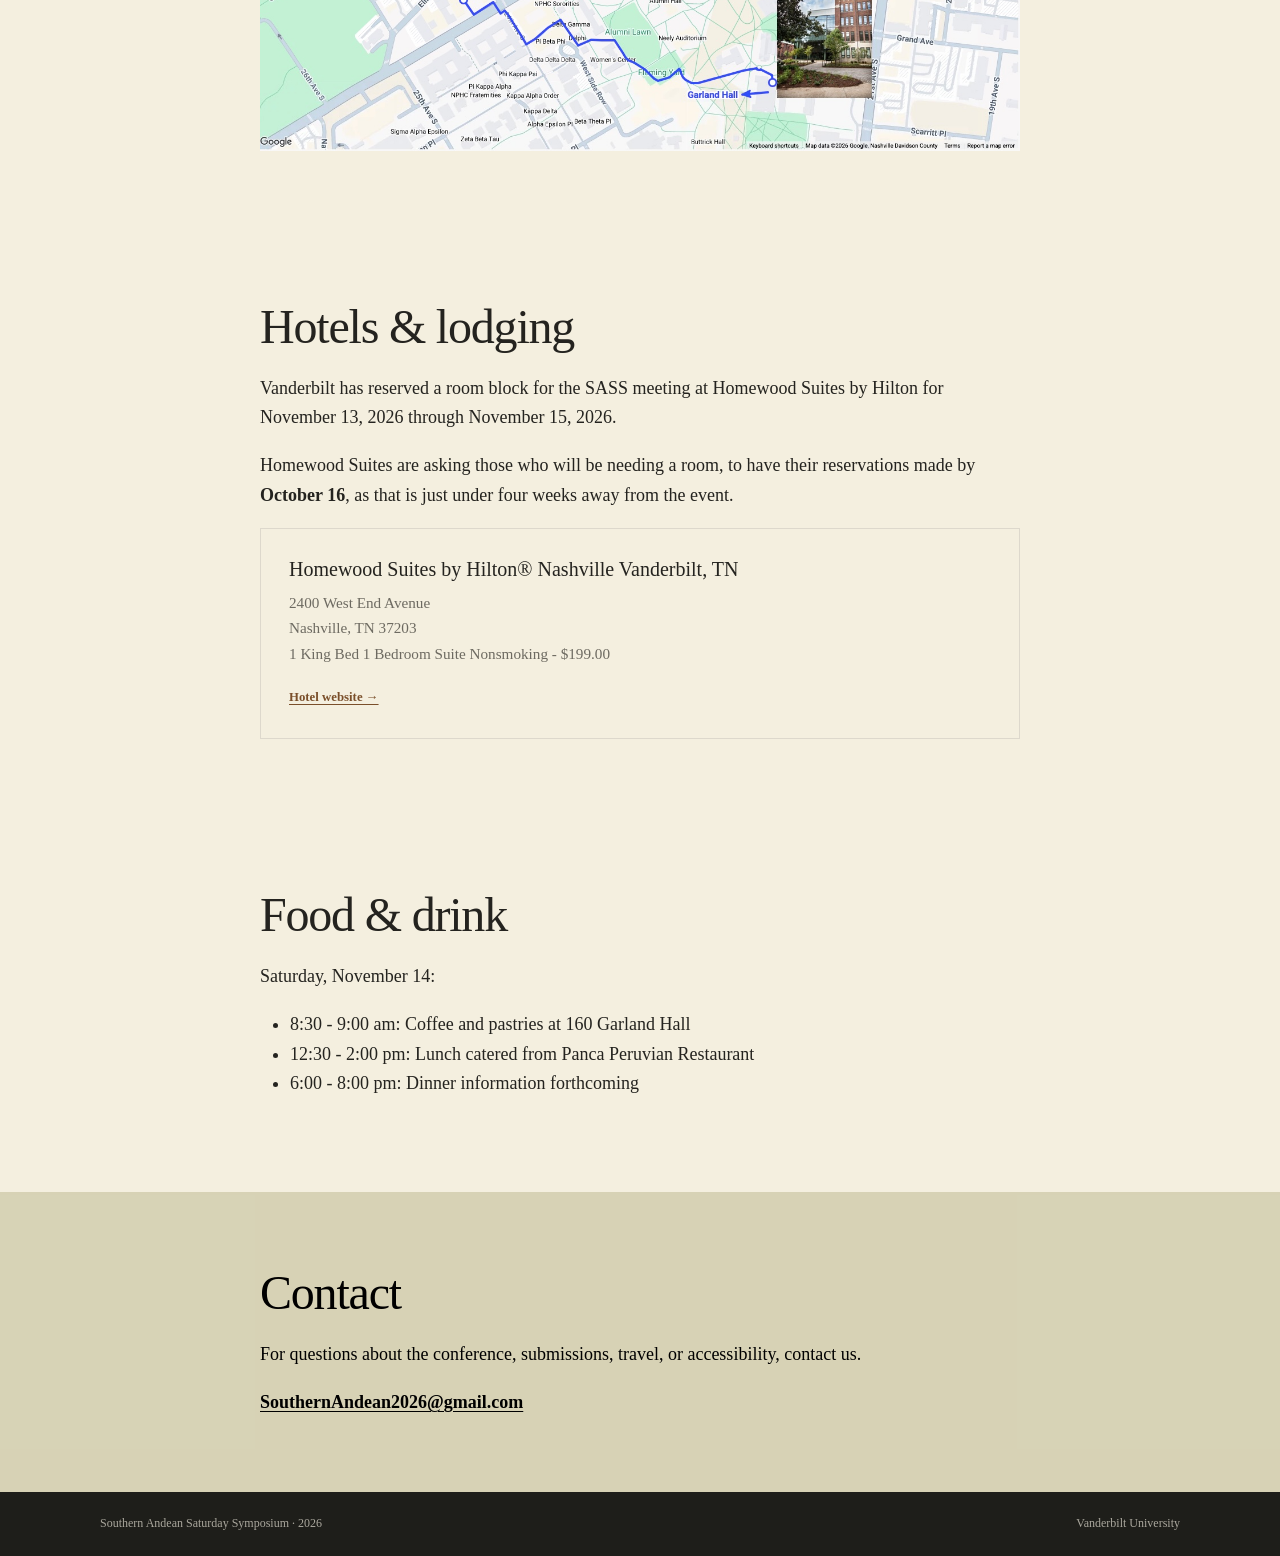
==== commit d95e4875: "added food info" ====
--- a/index.html
+++ b/index.html
@@ -140,28 +140,13 @@
       <div class="container narrow">
         <h2>Food &amp; drink</h2>
         <p class="intro">
-          More information forthcoming.
+          Saturday, November 14:
         </p>
-        <!--
-        <div class="food-list">
-          <div>
-            <h3>[Restaurant / Café Name]</h3>
-            <p>[Cuisine or useful description] · [Approx. distance]</p>
-          </div>
-          <div>
-            <h3>[Restaurant / Café Name]</h3>
-            <p>[Cuisine or useful description] · [Approx. distance]</p>
-          </div>
-          <div>
-            <h3>[Restaurant / Café Name]</h3>
-            <p>[Cuisine or useful description] · [Approx. distance]</p>
-          </div>
-          <div>
-            <h3>[Restaurant / Café Name]</h3>
-            <p>[Cuisine or useful description] · [Approx. distance]</p>
-          </div>
-        </div>
-        -->
+        <ul style="padding-left: 30px;">
+          <li> 8:30 - 9:00 am: Coffee and pastries at 160 Garland Hall</li>
+          <li> 12:30 - 2:00 pm: Lunch catered from Panca Peruvian Restaurant</li>
+          <li> 6:00 - 8:00 pm: Dinner information forthcoming</li>
+        </ul>
       </div>
     </section>
 
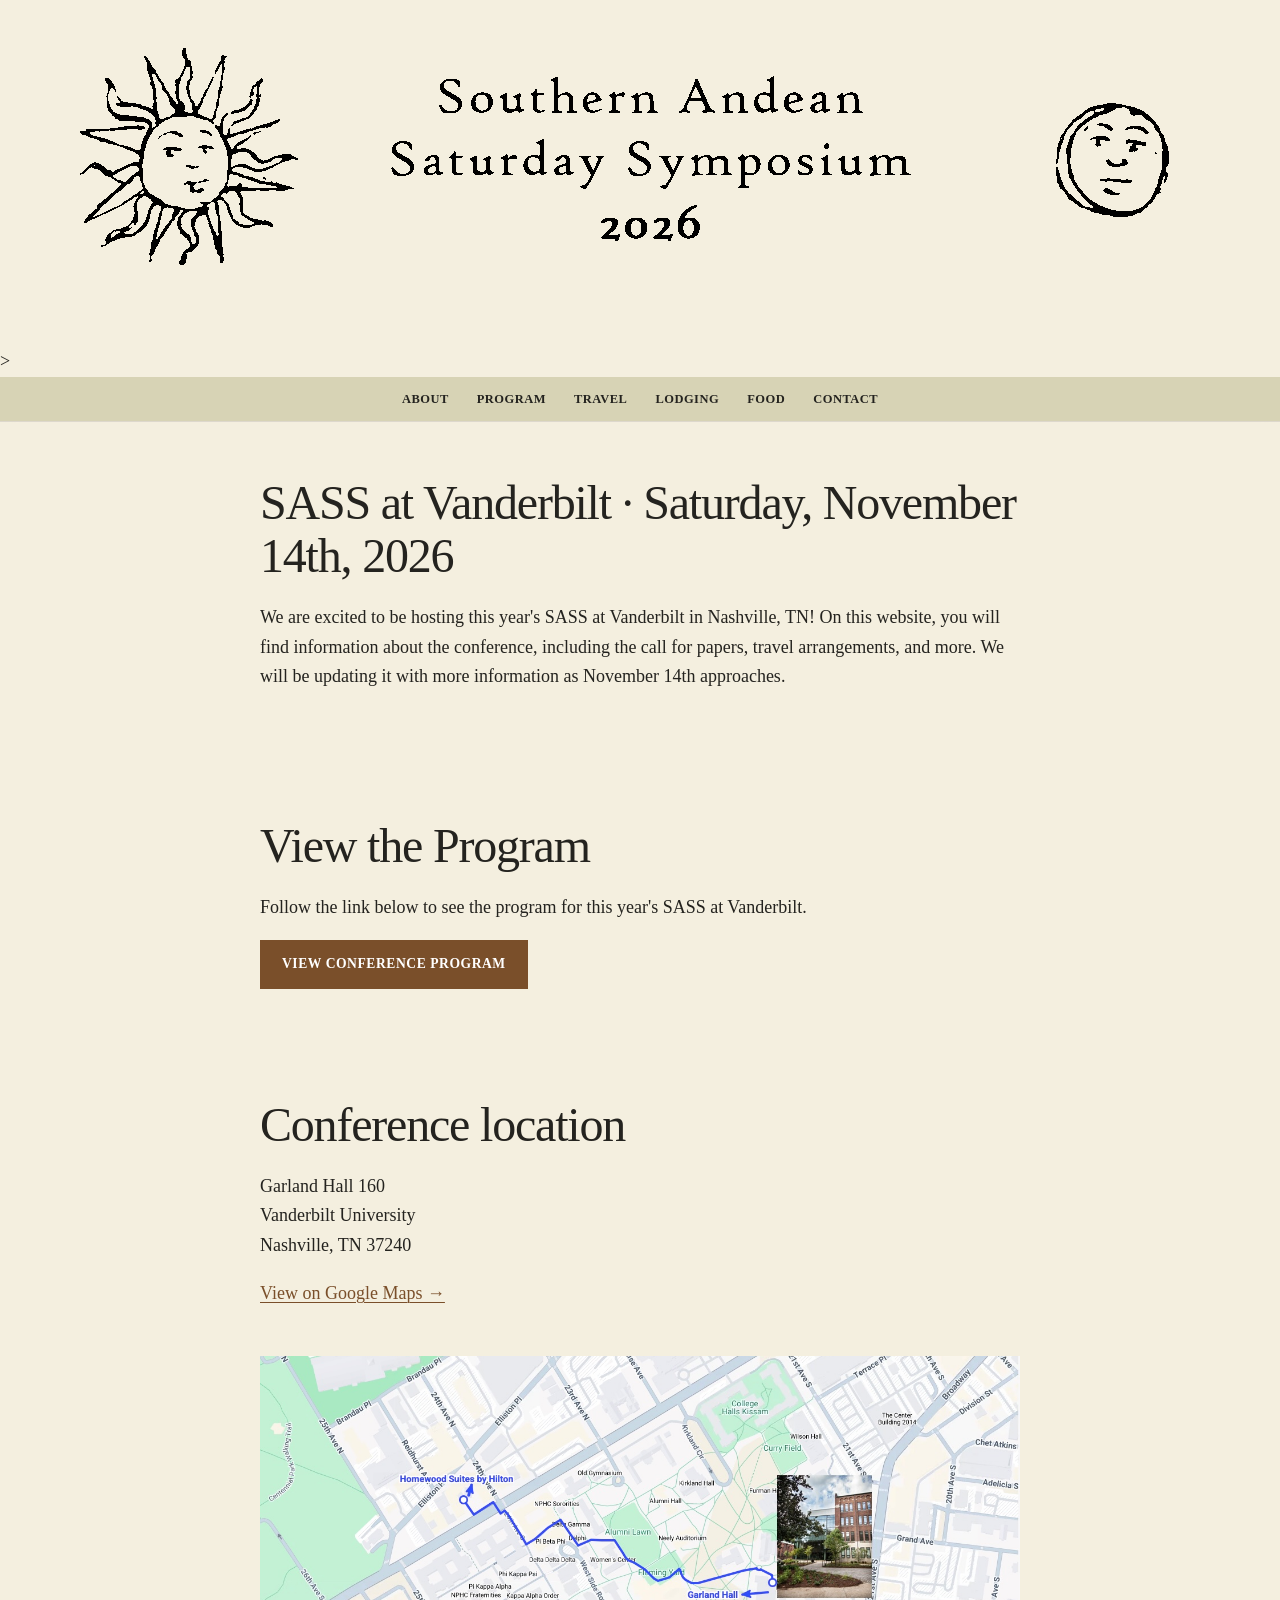
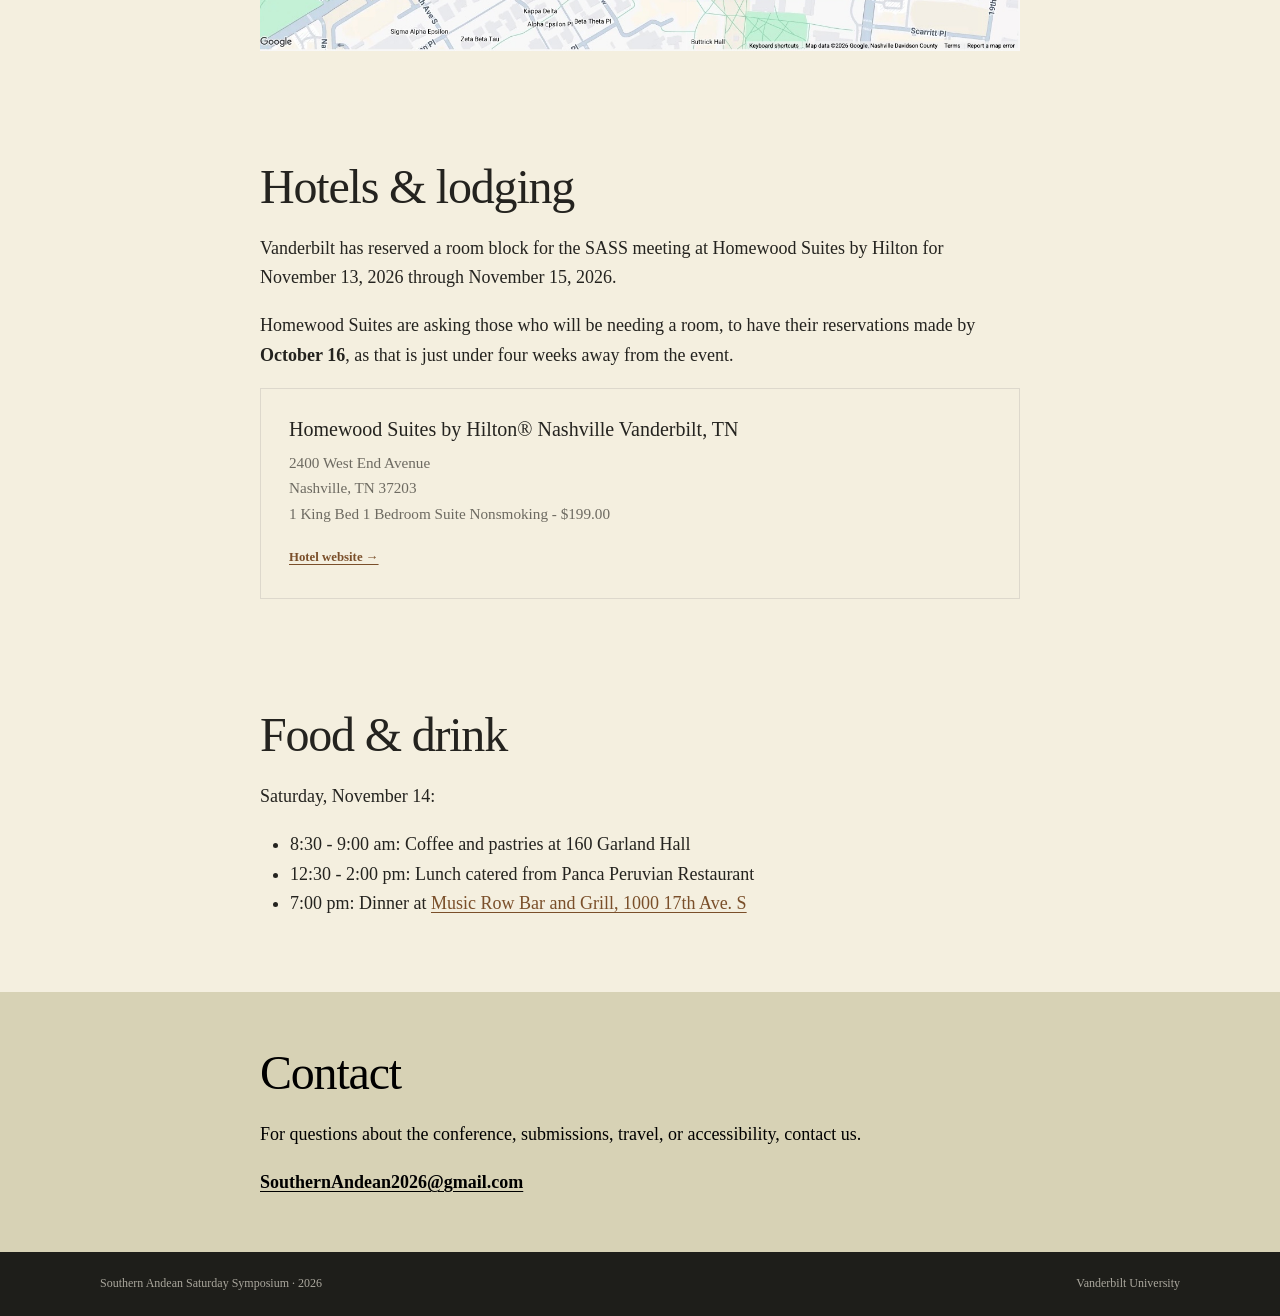
==== commit d87f474c: "added dinner" ====
--- a/index.html
+++ b/index.html
@@ -145,7 +145,7 @@
         <ul style="padding-left: 30px;">
           <li> 8:30 - 9:00 am: Coffee and pastries at 160 Garland Hall</li>
           <li> 12:30 - 2:00 pm: Lunch catered from Panca Peruvian Restaurant</li>
-          <li> 6:00 - 8:00 pm: Dinner information forthcoming</li>
+          <li> 7:00 pm: Dinner at <a href="https://maps.app.goo.gl/9tHwXygk9nDfZXyo8" target="_blank" rel="noopener">Music Row Bar and Grill, 1000 17th Ave. S</a></li>
         </ul>
       </div>
     </section>
--- a/style.css
+++ b/style.css
@@ -166,7 +166,7 @@
 /* Sections */
 
 .section {
-  padding: 75px 0;
+  padding: 55px 0;
 }
 
 .section-alt {
